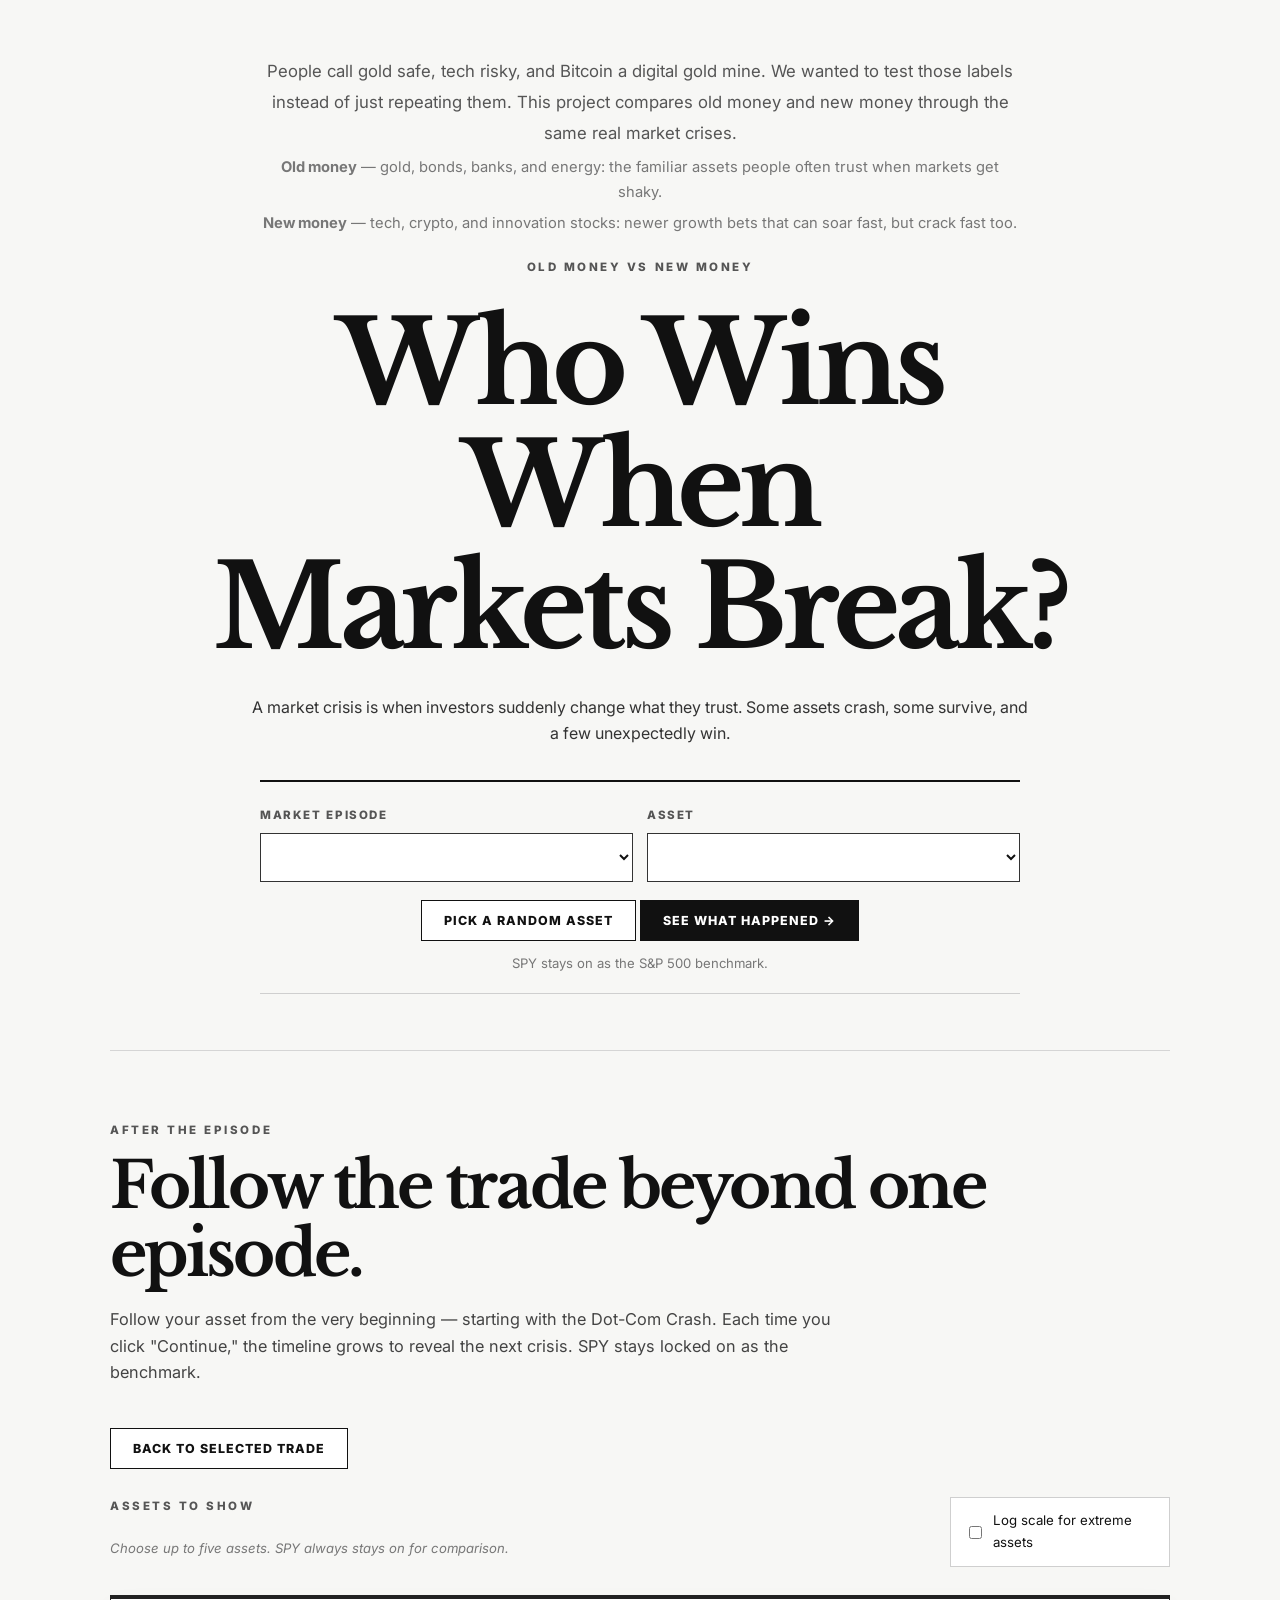
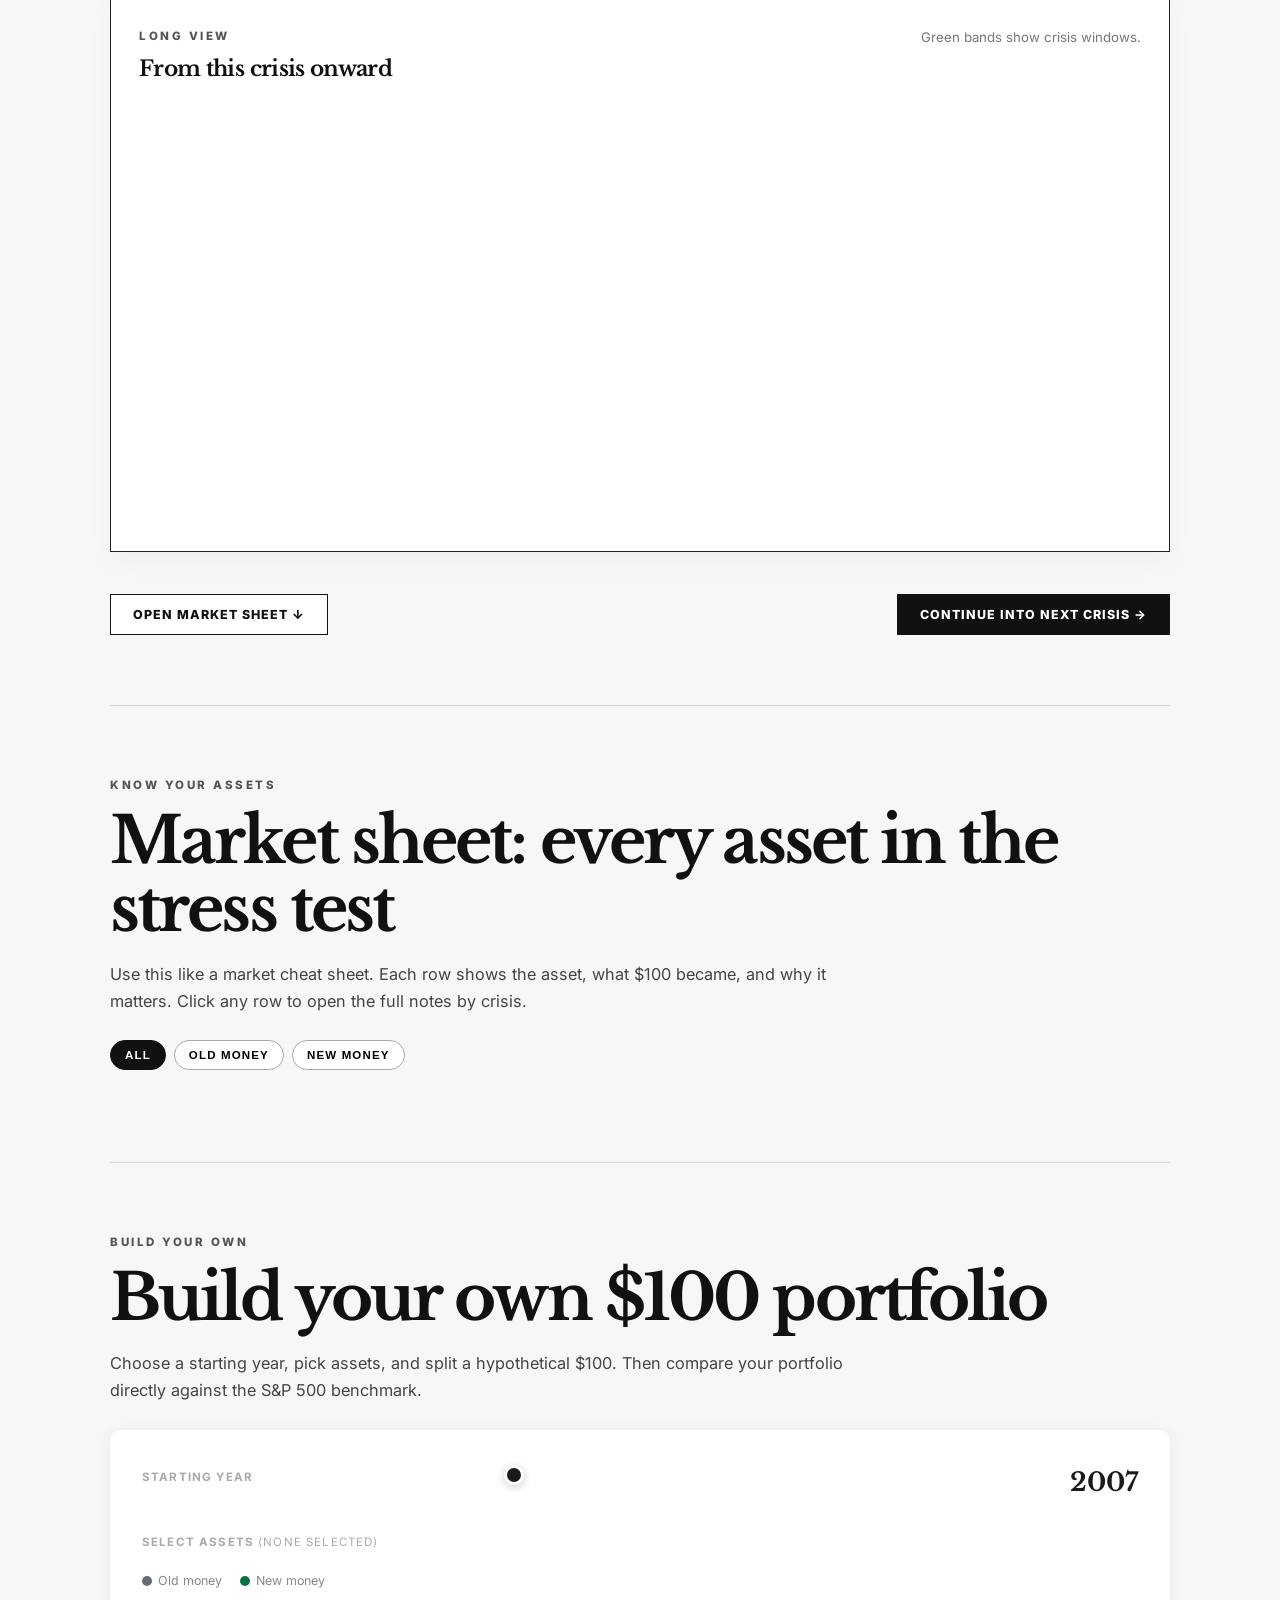
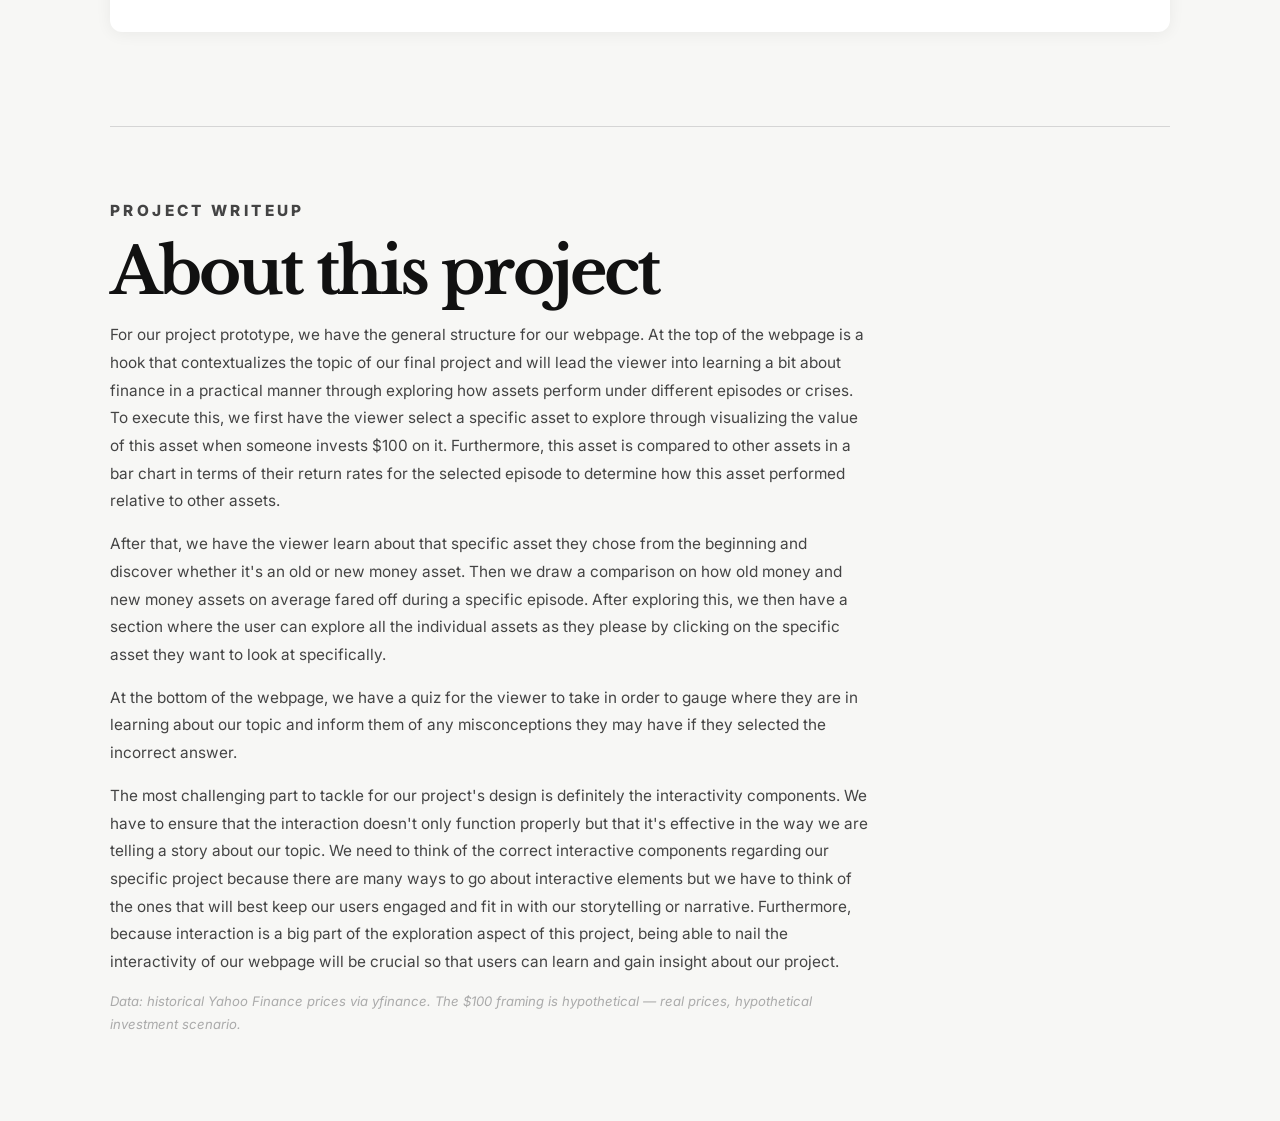
==== index.html @ 03d75c68 "commit -m "give me a shorter commit line2:19 PMClaude responded: fix: hover dots+crosshair, cris" ====
<!DOCTYPE html>
<html lang="en">
<head>
  <meta charset="UTF-8" />
  <meta name="viewport" content="width=device-width, initial-scale=1.0" />
  <title>Who Wins When Markets Break?</title>
  <link rel="preconnect" href="https://fonts.googleapis.com" />
  <link rel="preconnect" href="https://fonts.gstatic.com" crossorigin />
  <link href="https://fonts.googleapis.com/css2?family=Inter:wght@400;500;600;700;800&family=Libre+Baskerville:wght@400;700&display=swap" rel="stylesheet" />
  <link rel="stylesheet" href="style.css?v=6">
</head>
<body>
  <main>
    <!-- HERO -->
    <section id="hero" class="hero-section">
      <div class="hero-intro">
        <p class="intro-text">People call gold safe, tech risky, and Bitcoin a digital gold mine. We wanted to test those labels instead of just repeating them. This project compares old money and new money through the same real market crises.</p>
        <p class="intro-subtext"><b>Old money</b> — gold, bonds, banks, and energy: the familiar assets people often trust when markets get shaky.</p>
        <p class="intro-subtext"><b>New money</b> — tech, crypto, and innovation stocks: newer growth bets that can soar fast, but crack fast too.</p>
      </div>
      <p class="eyebrow center">Old money vs new money</p>
      <h1>Who Wins When<br />Markets Break?</h1>
      <p class="market-crisis-def">A market crisis is when investors suddenly change what they trust. Some assets crash, some survive, and a few unexpectedly win.</p>
      <div class="selectors">
        <div class="selector-row">
          <div class="selector-group">
            <label for="episode-dropdown">Market episode</label>
            <select id="episode-dropdown"></select>
          </div>
          <div class="selector-group">
            <label for="asset-dropdown">Asset</label>
            <select id="asset-dropdown"></select>
          </div>
        </div>
        <button class="begin-btn" id="shuffle-assets-btn" type="button">Pick a random asset</button>
        <button class="begin-btn primary" id="begin-btn" type="button">See what happened →</button>
        <p class="small-note">SPY stays on as the S&P 500 benchmark.</p>
      </div>
    </section>

    <!-- SLIDESHOW -->
    <div id="slideshow">

      <!-- Slide 1: Inflation -->
      <section class="slide active" id="slide-1">
        <div class="slide-label">Before the trade</div>
        <h2>Cash is not neutral.</h2>
        <p class="slide-description" id="inflation-blurb"></p>
        <div class="chart-container large">
          <div id="inflation-chart"></div>
          <p id="inflation-hint" class="chart-hint" style="display:none"></p>
        </div>
        <div class="slide-nav">
          <div class="slide-dots">
            <span class="dot active"></span><span class="dot"></span><span class="dot"></span><span class="dot"></span><span class="dot"></span>
          </div>
          <button class="nav-btn next" data-direction="next" type="button">What did you pick? →</button>
        </div>
      </section>

      <!-- Slide 2: Asset info (What you picked) -->
      <section class="slide" id="slide-2">
        <div class="slide-label">What you picked</div>
        <div id="asset-info-panel"></div>
        <div class="slide-nav">
          <button class="nav-btn back" data-direction="back" type="button">← Back</button>
          <div class="slide-dots">
            <span class="dot"></span><span class="dot active"></span><span class="dot"></span><span class="dot"></span><span class="dot"></span>
          </div>
          <button class="nav-btn next" data-direction="next" type="button">See what happened →</button>
        </div>
      </section>

      <!-- Slide 3: $100 chart + bar chart -->
      <section class="slide" id="slide-3">
        <div class="slide-label">The selected trade</div>
        <h2 id="slide-2-title">Loading...</h2>
        <div class="chart-container large">
          <div class="chart-caption-row">
            <span class="legend-item"><i class="line-swatch selected"></i> Selected asset</span>
            <span class="legend-item"><i class="line-swatch benchmark"></i> SPY / S&P 500 benchmark</span>
          </div>
          <div id="main-chart"></div>
        </div>
        <div class="chart-container">
          <p class="chart-section-label">How every asset finished this episode</p>
          <p class="chart-note">Hover any bar for details. The selected asset is outlined.</p>
          <div id="bar-chart"></div>
        </div>
        <div class="slide-nav">
          <button class="nav-btn back" data-direction="back" type="button">← Back</button>
          <div class="slide-dots">
            <span class="dot"></span><span class="dot"></span><span class="dot active"></span><span class="dot"></span><span class="dot"></span>
          </div>
          <button class="nav-btn next" data-direction="next" type="button">The big picture →</button>
        </div>
      </section>

      <!-- Slide 4: Group summary + old vs new chart -->
      <section class="slide" id="slide-4">
        <div class="slide-label">The big picture</div>
        <h2 id="slide-4-title">Old money vs new money</h2>
        <p class="slide-description" id="slide-4-desc"></p>
        <div class="group-summary" id="group-summary"></div>
        <div class="chart-container">
          <div class="old-vs-new-header">
            <div>
              <p class="chart-section-label">Old money vs new money this episode</p>
              <p class="chart-section-sub">Average value of a $100 investment for each group. Hover to compare.</p>
            </div>
            <div class="old-vs-new-legend">
              <span class="legend-item"><span class="legend-dot" style="background:#666c70"></span> Old money</span>
              <span class="legend-item"><span class="legend-dot" style="background:#0b6f45"></span> New money</span>
            </div>
          </div>
          <div id="old-vs-new-chart"></div>
        </div>
        <div class="slide-nav">
          <button class="nav-btn back" data-direction="back" type="button">← Back</button>
          <div class="slide-dots">
            <span class="dot"></span><span class="dot"></span><span class="dot"></span><span class="dot active"></span><span class="dot"></span>
          </div>
          <button class="nav-btn next" data-direction="next" type="button">Test your instinct →</button>
        </div>
      </section>

      <!-- Slide 5: Quiz -->
      <section class="slide" id="slide-5">
        <div class="slide-label">Across all crises</div>
        <h2>Which asset held up most often?</h2>
        <p class="slide-description">Six market episodes, one consistency test. Pick the asset you think finished positive most often.</p>
        <div id="slide5-options" class="quiz-options"></div>
        <button class="reveal-btn" id="reveal-btn" type="button">Show me how they ranked →</button>
        <div id="quiz-result" class="quiz-result"></div>
        <div id="quiz-ranking"></div>
        <div class="slide-nav" style="margin-top:32px">
          <button class="nav-btn back" data-direction="back" type="button">← Back</button>
          <div class="slide-dots">
            <span class="dot"></span><span class="dot"></span><span class="dot"></span><span class="dot"></span><span class="dot active"></span>
          </div>
          <button class="nav-btn next" id="explore-long-view-btn" type="button">Follow it forward ↓</button>
        </div>
      </section>

    </div><!-- /slideshow -->

    <!-- LONG VIEW SECTION -->
    <section id="long-view-section" class="deep-section">
      <div class="long-view-header">
        <div>
          <p class="eyebrow">After the episode</p>
          <h2>Follow the trade beyond one episode.</h2>
          <p class="section-copy">Follow your asset from the very beginning — starting with the Dot-Com Crash. Each time you click "Continue," the timeline grows to reveal the next crisis. SPY stays locked on as the benchmark.</p>
        </div>
        <button id="back-to-selected-trade" class="nav-btn back" type="button">Back to selected trade</button>
      </div>

      <div class="asset-toggle-panel">
        <div>
          <p class="control-label">Assets to show</p>
          <div id="asset-checkboxes" class="checkbox-ledger"></div>
          <p id="long-selection-note" class="micro-note">Choose up to five assets. SPY always stays on for comparison.</p>
        </div>
        <label class="scale-toggle">
          <input type="checkbox" id="log-scale-toggle" /> Log scale for extreme assets
        </label>
      </div>

      <div class="chart-container large">
        <div class="chart-title-row">
          <div>
            <p class="chart-section-label">Long view</p>
            <h3 id="long-chart-title">From this crisis onward</h3>
          </div>
          <p class="chart-note">Green bands show crisis windows.</p>
        </div>
        <div id="long-chart" style="min-height:430px;width:100%"></div>
      </div>

      <div class="nav-row-between">
        <button class="nav-btn back" id="go-market-sheet" type="button">Open market sheet ↓</button>
        <button class="nav-btn next" id="continue-next-crisis" type="button">Continue into next crisis →</button>
      </div>
    </section>



    <!-- GLOSSARY -->
    <section id="glossary" class="deep-section">
      <p class="eyebrow">Know your assets</p>
      <h2>Market sheet: every asset in the stress test</h2>
      <p class="section-copy">Use this like a market cheat sheet. Each row shows the asset, what $100 became, and why it matters. Click any row to open the full notes by crisis.</p>
      <div class="group-filter">
        <button class="filter-btn active" data-filter="all" type="button">All</button>
        <button class="filter-btn" data-filter="old" type="button">Old Money</button>
        <button class="filter-btn" data-filter="new" type="button">New Money</button>
      </div>
      <div id="glossary-cards" class="market-table-wrap"></div>
    </section>

    <!-- PORTFOLIO BUILDER -->
    <section id="portfolio-builder" class="deep-section">
      <p class="eyebrow">Build your own</p>
      <h2>Build your own $100 portfolio</h2>
      <p class="section-copy">Choose a starting year, pick assets, and split a hypothetical $100. Then compare your portfolio directly against the S&P 500 benchmark.</p>

      <div class="pb-controls">
        <div class="pb-year-row">
          <label class="pb-label">Starting year</label>
          <div class="pb-year-track">
            <input type="range" id="pb-year-slider" min="2000" max="2023" value="2007" step="1" />
            <div class="pb-year-ticks"></div>
          </div>
          <span class="pb-year-display" id="pb-year-display">2007</span>
        </div>

        <div class="pb-asset-section">
          <label class="pb-label">Select assets <span id="pb-asset-count" class="pb-asset-count">(none selected)</span></label>
          <div class="pb-asset-pills" id="pb-asset-pills"></div>
          <p class="pb-pill-key">
            <span class="pb-pill-key-swatch pb-pill-key-old"></span>Old money &nbsp;&nbsp;
            <span class="pb-pill-key-swatch pb-pill-key-new"></span>New money
          </p>
        </div>

        <div class="pb-weights-section" id="pb-weights-section" style="display:none">
          <label class="pb-label">Allocate your $100</label>
          <div class="pb-weight-tools">
            <p class="pb-weights-hint">Drag sliders or type a percent. When auto-balance is on, the other assets adjust so the total stays 100%.</p>
            <label class="pb-auto-toggle"><input type="checkbox" id="pb-auto-balance" checked /> Auto-balance to 100%</label>
          </div>
          <div class="pb-sliders" id="pb-sliders"></div>
          <div class="pb-allocation-total">
            Total: <span id="pb-total-pct">0%</span>
            <span id="pb-total-warn" style="display:none">— must equal 100%</span>
          </div>
        </div>
      </div>

      <div id="pb-chart-area" style="display:none">
        <div class="pb-chart-header">
          <span class="chart-section-label">Your portfolio vs S&amp;P 500</span>
          <div id="pb-legend"></div>
        </div>
        <div id="pb-line-chart"></div>
        <button class="nav-btn next pb-best-toggle" id="pb-show-best-btn" type="button">Show best-performing mix →</button>
      </div>

      <div id="pb-best-combo" style="display:none">
        <p class="pb-label" style="margin-top:28px">Best combination from <span id="pb-best-year">2007</span></p>
        <div id="pb-best-content"></div>
      </div>
    </section>

    <!-- WRITEUP -->
    <section id="writeup" class="deep-section writeup-section">
      <p class="eyebrow">Project writeup</p>
      <h2>About this project</h2>
      <p>For our project prototype, we have the general structure for our webpage. At the top of the webpage is a hook that contextualizes the topic of our final project and will lead the viewer into learning a bit about finance in a practical manner through exploring how assets perform under different episodes or crises. To execute this, we first have the viewer select a specific asset to explore through visualizing the value of this asset when someone invests $100 on it. Furthermore, this asset is compared to other assets in a bar chart in terms of their return rates for the selected episode to determine how this asset performed relative to other assets.</p>
      <p>After that, we have the viewer learn about that specific asset they chose from the beginning and discover whether it's an old or new money asset. Then we draw a comparison on how old money and new money assets on average fared off during a specific episode. After exploring this, we then have a section where the user can explore all the individual assets as they please by clicking on the specific asset they want to look at specifically.</p>
      <p>At the bottom of the webpage, we have a quiz for the viewer to take in order to gauge where they are in learning about our topic and inform them of any misconceptions they may have if they selected the incorrect answer.</p>
      <p>The most challenging part to tackle for our project's design is definitely the interactivity components. We have to ensure that the interaction doesn't only function properly but that it's effective in the way we are telling a story about our topic. We need to think of the correct interactive components regarding our specific project because there are many ways to go about interactive elements but we have to think of the ones that will best keep our users engaged and fit in with our storytelling or narrative. Furthermore, because interaction is a big part of the exploration aspect of this project, being able to nail the interactivity of our webpage will be crucial so that users can learn and gain insight about our project.</p>
      <p class="data-note">Data: historical Yahoo Finance prices via yfinance. The $100 framing is hypothetical — real prices, hypothetical investment scenario.</p>
    </section>
  </main>

  <!-- GLOSSARY MODAL -->
  <div id="glossary-modal" class="modal-overlay" aria-hidden="true">
    <div class="modal-panel" role="dialog" aria-modal="true">
      <button id="modal-close" class="modal-close" aria-label="Close" type="button">×</button>
      <div id="modal-content"></div>
    </div>
  </div>

  <div id="tooltip" class="tooltip"></div>
  <script src="https://d3js.org/d3.v7.min.js"></script>
  <script src="main.js?v=6"></script>
</body>
</html>
---- style.css ----
* { box-sizing: border-box; }
html { scroll-behavior: smooth; }
body {
  margin: 0;
  font-family: Inter, system-ui, -apple-system, BlinkMacSystemFont, "Segoe UI", sans-serif;
  background: #f7f7f5;
  color: #111;
  line-height: 1.65;
}
main { overflow-x: hidden; }
.hero-section {
  min-height: 100vh;
  display: flex;
  flex-direction: column;
  align-items: center;
  justify-content: center;
  text-align: center;
  padding: 56px 24px;
}
.hero-intro { max-width: 760px; margin-bottom: 22px; }
.intro-text {
  margin: 0;
  color: #555;
  font-size: 1.05rem;
  line-height: 1.85;
}
.intro-subtext {
  margin: 6px 0 0;
  color: #777;
  font-size: 0.92rem;
  line-height: 1.7;
}
h1, h2, h3 {
  font-family: "Libre Baskerville", Georgia, serif;
  font-weight: 700;
  letter-spacing: -0.045em;
  line-height: 1.06;
  margin: 0;
}
h1 {
  font-size: clamp(3.2rem, 9vw, 7.8rem);
  max-width: 960px;
  margin: 14px 0 24px;
}
h2 { font-size: clamp(2.15rem, 5vw, 4.6rem); }
h3 { font-size: 1.35rem; letter-spacing: -0.03em; }
.eyebrow, .slide-label, .chart-section-label, .control-label {
  font-size: .72rem;
  letter-spacing: .22em;
  text-transform: uppercase;
  font-weight: 800;
  color: #555;
  margin: 0 0 12px;
}
.center { text-align: center; }
.market-crisis-def {
  max-width: 780px;
  margin: 0 auto 34px;
  color: #333;
  font-size: 1rem;
}
.selectors {
  width: min(760px, 100%);
  border-top: 2px solid #111;
  border-bottom: 1px solid #cfcfcf;
  padding: 24px 0 18px;
}
.selector-row { display: grid; grid-template-columns: 1fr 1fr; gap: 14px; text-align: left; }
.selector-group label {
  display: block;
  font-size: .72rem;
  letter-spacing: .14em;
  text-transform: uppercase;
  font-weight: 800;
  color: #555;
  margin-bottom: 8px;
}
select {
  width: 100%;
  border: 1px solid #333;
  background: #fff;
  color: #111;
  padding: 13px 14px;
  font-size: .95rem;
  border-radius: 0;
  font-family: Inter, sans-serif;
}
.begin-btn, .nav-btn, .reveal-btn {
  border: 1px solid #111;
  background: #fff;
  color: #111;
  padding: 12px 22px;
  margin-top: 18px;
  font-weight: 800;
  letter-spacing: .08em;
  text-transform: uppercase;
  font-size: .78rem;
  cursor: pointer;
  font-family: Inter, sans-serif;
}
.begin-btn.primary, .nav-btn.next, .reveal-btn:hover {
  background: #111;
  color: #fff;
}
.begin-btn:hover, .nav-btn:hover { transform: translateY(-1px); }
.small-note { margin: 12px 0 0; font-size: .82rem; color: #777; }
#episode-banner {
  display: none;
  width: min(980px, calc(100% - 48px));
  margin: 0 auto 18px;
  border-top: 2px solid #111;
  border-bottom: 1px solid #d8d8d8;
  padding: 18px 20px;
  color: #333;
  background: #fff;
}
#episode-banner.visible { display: block; }
#slideshow { display: none; width: min(980px, calc(100% - 48px)); margin: 0 auto; padding: 48px 0 70px; }
#slideshow.visible { display: block; }
.slide { display: none; animation: fadeUp .42s ease both; }
.slide.active { display: block; }
@keyframes fadeUp { from { opacity: 0; transform: translateY(16px); } to { opacity: 1; transform: translateY(0); } }
.slide-description, .section-copy {
  max-width: 760px;
  color: #444;
  font-size: 1.02rem;
  margin: 18px 0 26px;
}
.chart-container {
  background: #fff;
  border: 1px solid #222;
  border-top-width: 4px;
  padding: 24px;
  margin: 22px 0;
  box-shadow: 0 10px 26px rgba(0,0,0,.035);
}
.chart-container.large { padding: 28px; }
#inflation-chart, #main-chart, #old-vs-new-chart, #bar-chart, #long-chart { width: 100%; min-height: 280px; }
#long-chart { min-height: 430px; }
.chart-caption-row, .old-vs-new-header, .chart-title-row, .section-heading-row, .nav-row-between {
  display: flex;
  justify-content: space-between;
  align-items: flex-start;
  gap: 18px;
  flex-wrap: wrap;
}
.legend-item { display: inline-flex; align-items: center; gap: 8px; margin-right: 16px; color: #555; font-size: .86rem; }
.line-swatch, .legend-line { display: inline-block; width: 34px; height: 3px; }
.line-swatch.selected { background: #0b6f45; }
.line-swatch.benchmark { background: #9b9b9b; }
.legend-line.old { background: #60676d; }
.legend-line.new { background: #0b6f45; }
.chart-section-sub, .chart-note { color: #777; font-size: .83rem; margin: 0; }
.slide-nav {
  display: flex;
  align-items: center;
  justify-content: space-between;
  gap: 18px;
  border-top: 2px solid #111;
  margin-top: 28px;
  padding-top: 18px;
}
.slide-dots { display: flex; gap: 8px; align-items: center; }
.dot {
  width: 28px;
  height: 40px;
  background: none;
  cursor: pointer;
  position: relative;
  display: flex;
  align-items: center;
}
.dot::after {
  content: '';
  display: block;
  width: 100%;
  height: 3px;
  background: #cfcfcf;
  transition: background .18s, height .15s;
}
.dot:hover::after {
  background: #888;
  height: 5px;
}
.dot.active::after {
  background: #111;
  height: 4px;
}
.nav-btn.back { background: #fff; }
.highlight-pill {
  border-bottom: 2px solid #111;
  font-weight: 800;
  color: #111;
}
.highlight-gold { color: #0b6f45; }
.highlight-red { color: #9a1b1b; }
.info-card {
  background: #fff;
  border: 1px solid #d5d5d5;
  border-left: 4px solid #222;
  padding: 22px 24px;
  margin-bottom: 18px;
}
.asset-name-large { font-family: "Libre Baskerville", Georgia, serif; font-size: 2.05rem; line-height: 1.1; margin-bottom: 8px; }
.info-tag { display:inline-block; font-size:.7rem; letter-spacing:.12em; text-transform:uppercase; font-weight:800; margin-bottom:10px; color:#555; }
.takeaway { border-top: 1px solid #ddd; margin-top: 14px; padding-top: 14px; color: #444; }
.asset-stats-row { display: grid; grid-template-columns: repeat(4, 1fr); border-top: 1px solid #d8d8d8; margin-top: 18px; }
.asset-stat { padding: 14px; border-right: 1px solid #d8d8d8; }
.asset-stat:last-child { border-right: 0; }
.asset-stat-label { font-size: .68rem; letter-spacing:.12em; text-transform:uppercase; color:#777; font-weight:800; }
.asset-stat-val { display:block; font-weight:800; font-size:1.25rem; margin-top:4px; }
.asset-stat-hint { color: #777; font-size: .76rem; margin-top: 2px; }
.pos { color: #06713f; }
.neg { color: #9a1b1b; }
.group-summary { display: grid; grid-template-columns: 1fr 1fr; gap: 18px; }
.group-card {
  background: #fff;
  border: 1px solid #222;
  border-top: 4px solid #60676d;
  padding: 22px;
}
.group-card.new-money-card { border-top-color: #0b6f45; }
.group-card-label { font-size:.7rem; letter-spacing:.16em; text-transform:uppercase; color:#555; font-weight:800; }
.group-card-title { font-weight: 800; margin: 4px 0 12px; }
.group-asset-list { list-style:none; margin:0; padding:0; }
.group-asset-item { display:flex; justify-content:space-between; border-top:1px solid #ddd; padding:9px 0; }
.deep-section {
  width: min(1060px, calc(100% - 48px));
  margin: 0 auto;
  padding: 70px 0;
  border-top: 1px solid #d5d5d5;
}
.asset-toggle-panel {
  display: grid;
  grid-template-columns: 1fr auto;
  gap: 18px;
  align-items: start;
  margin: 24px 0;
}
.checkbox-ledger { display: flex; flex-wrap: wrap; gap: 10px; }
.check-chip {
  border: 1px solid #cfcfcf;
  background: #fff;
  padding: 9px 12px;
  font-size: .86rem;
  cursor: pointer;
}
.check-chip.locked { border-color: #111; font-weight: 800; cursor: default; }
.check-chip input { accent-color: #0b6f45; margin-right: 7px; }
.scale-toggle {
  border: 1px solid #cfcfcf;
  background: #fff;
  padding: 14px;
  font-size: .86rem;
  max-width: 220px;
}
.market-table-wrap { overflow-x: auto; background: #fff; border: 1px solid #222; padding: 18px; }
table { width: 100%; border-collapse: collapse; min-width: 760px; }
th { text-align: left; font-size: .7rem; letter-spacing:.13em; text-transform:uppercase; border-bottom:2px solid #111; padding: 11px 8px; }
td { border-bottom: 1px solid #ddd; padding: 12px 8px; }
.td-right { text-align: right; font-variant-numeric: tabular-nums; }
.quiz-options { display: flex; gap: 10px; flex-wrap: wrap; margin: 20px 0; }
.quiz-options button {
  border: 1px solid #aaa;
  background: #fff;
  padding: 10px 14px;
  font-family: Inter, sans-serif;
  cursor: pointer;
}
.quiz-options button.selected { background: #111; color: #fff; border-color: #111; }
.quiz-result {
  display: none;
  background: #fff;
  border: 1px solid #222;
  padding: 18px 20px;
  margin-top: 20px;
}
.quiz-result.visible { display: block; }
.writeup-section p { max-width: 760px; color:#444; }
.tooltip {
  position: fixed;
  pointer-events: none;
  opacity: 0;
  background: #fff;
  border: 1px solid #222;
  padding: 10px 12px;
  box-shadow: 0 12px 30px rgba(0,0,0,.12);
  font-size: 12px;
  max-width: 240px;
  z-index: 20;
}
.axis text { fill: #555; font-size: 11px; font-family: Inter, sans-serif; }
.axis path, .axis line { stroke: #d8d8d8; }
.axis-label { fill:#555; font-size:11px; font-family:Inter,sans-serif; }
.grid line { stroke: #ececec; }
.hundred-line { stroke: #bcbcbc; stroke-dasharray: 5 4; }
.end-label { font-size: 12px; font-weight: 800; }
.episode-band { fill: #0b6f45; opacity: .1; }
.episode-band-label { fill: #0b6f45; font-size: 10px; font-weight: 800; }
@media (max-width: 760px) {
  .selector-row, .group-summary, .asset-toggle-panel { grid-template-columns: 1fr; }
  .slide-nav, .nav-row-between { align-items: stretch; flex-direction: column; }
  .nav-btn { width: 100%; }
  .asset-stats-row { grid-template-columns: repeat(2, 1fr); }
  #slideshow, .deep-section, #episode-banner { width: calc(100% - 28px); }
}

/* ── SLIDE DIRECTIONAL ANIMATIONS ── */
.slide.slide-enter-next { animation: slideInRight .32s cubic-bezier(.22,.61,.36,1) both; }
.slide.slide-enter-back  { animation: slideInLeft  .32s cubic-bezier(.22,.61,.36,1) both; }
@keyframes slideInRight { from { opacity:0; transform:translateX(36px);  } to { opacity:1; transform:none; } }
@keyframes slideInLeft  { from { opacity:0; transform:translateX(-36px); } to { opacity:1; transform:none; } }

/* ── CHART HINT (inflation click-to-expand) ── */
.chart-hint {
  text-align: center;
  font-size: .92rem;
  color: #0b6f45;
  font-weight: 600;
  margin: 14px 0 0;
  cursor: pointer;
  padding: 10px 16px;
  border: 1px solid #b8ddc9;
  border-radius: 4px;
  background: #f2f9f5;
  letter-spacing: .01em;
}

/* ── LEGEND DOTS (old vs new chart) ── */
.legend-dot { display:inline-block; width:10px; height:10px; border-radius:50%; }
.old-vs-new-legend .legend-item { gap:6px; }

/* ── INFO TAG COLORS ── */
.tag-new-money { color: #0b6f45; }
.tag-old-money { color: #666c70; }

/* ── SLIDE 5 / QUIZ ── */
#slide5-options { display:flex; flex-wrap:wrap; gap:8px; margin:20px 0 16px; }
#slide5-options button {
  border:1px solid #aaa; background:#fff; padding:9px 14px;
  font-family:Inter,sans-serif; font-size:.85rem; cursor:pointer; border-radius:2px;
}
#slide5-options button.selected { background:#111; color:#fff; border-color:#111; }
.reveal-btn {
  border:1px solid #111; background:#111; color:#fff;
  padding:12px 22px; font-weight:800; letter-spacing:.08em;
  text-transform:uppercase; font-size:.78rem; cursor:pointer; font-family:Inter,sans-serif;
}
.reveal-btn:hover { background:#0b6f45; border-color:#0b6f45; }
.quiz-result { display:none; background:#fff; border:1px solid #ddd; padding:18px 20px; margin-top:20px; max-width:760px; }
.quiz-result.visible { display:block; }
.quiz-result h3 { font-size:1.2rem; font-weight:800; margin-bottom:8px; }
.quiz-result p { color:#555; font-size:.95rem; line-height:1.75; }
#quiz-ranking { margin-top:24px; }

/* ── MARKET TABLE ── */
.market-table-wrap { overflow-x:auto; background:#fff; border:1px solid #222; padding:18px; }
table { width:100%; border-collapse:collapse; min-width:760px; }
th { text-align:left; font-size:.7rem; letter-spacing:.13em; text-transform:uppercase; border-bottom:2px solid #111; padding:11px 8px; }
td { border-bottom:1px solid #ddd; padding:12px 8px; }
.td-right { text-align:right; font-variant-numeric:tabular-nums; }

/* ── GLOSSARY TILE GRID ── */
.group-filter { display:flex; gap:8px; margin:18px 0 22px; flex-wrap:wrap; }
.filter-btn { font-size:.72rem; letter-spacing:.1em; text-transform:uppercase; font-weight:800; padding:8px 14px; border:1px solid #aaa; background:#fff; cursor:pointer; border-radius:100px; }
.filter-btn.active, .filter-btn:hover { background:#111; color:#fff; border-color:#111; }
.glossary-tile-grid { display:grid; grid-template-columns:repeat(3,1fr); gap:16px; }
.glossary-card-tile {
  background:#fff; border-radius:12px; padding:20px 20px 16px;
  cursor:pointer; box-shadow:0 2px 10px rgba(0,0,0,.06);
  transition:box-shadow .18s, transform .15s;
  border-left:4px solid #ddd;
}
.glossary-card-tile.old-card { border-left-color:#666c70; }
.glossary-card-tile.new-card { border-left-color:#0b6f45; }
.glossary-card-tile:hover { box-shadow:0 8px 28px rgba(0,0,0,.11); transform:translateY(-2px); }
.tile-badge {
  display:inline-block; font-size:.65rem; font-weight:700; letter-spacing:.1em;
  padding:3px 9px; border-radius:100px; margin-bottom:10px;
}
.old-badge { background:#f2f2f2; color:#555; }
.new-badge { background:#eef7f1; color:#0b6f45; }
.tile-name { font-family:"Libre Baskerville",Georgia,serif; font-size:1.15rem; font-weight:700; margin-bottom:7px; }
.tile-preview { color:#666; font-size:.85rem; line-height:1.6; margin-bottom:12px; }
.tile-learn-btn { font-size:.82rem; color:#0b6f45; font-weight:600; border:none; background:none; padding:0; cursor:pointer; }
.tile-learn-btn:hover { text-decoration:underline; }
@media (max-width:900px) { .glossary-tile-grid { grid-template-columns:repeat(2,1fr); } }
@media (max-width:560px) { .glossary-tile-grid { grid-template-columns:1fr; } }

/* ── MODAL ── */
.modal-overlay { position:fixed; inset:0; display:none; align-items:center; justify-content:center; background:rgba(0,0,0,.45); z-index:60; padding:24px; }
.modal-overlay.open { display:flex; }
.modal-panel { width:min(820px,100%); max-height:86vh; overflow:auto; background:#fff; border:1px solid #ddd; border-radius:8px; padding:28px 32px; position:relative; box-shadow:0 24px 80px rgba(0,0,0,.22); }
.modal-close { position:absolute; top:12px; right:12px; width:32px; height:32px; padding:0; font-size:18px; border:1px solid #ddd; background:#fff; cursor:pointer; border-radius:4px; }
.modal-asset-name { font-family:"Libre Baskerville",Georgia,serif; font-size:2.4rem; line-height:1; margin-bottom:8px; font-weight:700; }
.modal-group-badge { display:inline-block; font-size:.7rem; text-transform:uppercase; letter-spacing:.1em; border:1px solid currentColor; padding:3px 8px; margin-bottom:14px; font-weight:700; }
.modal-group-badge.new-money { color:#0b6f45; }
.modal-group-badge.old-money { color:#666c70; }
.modal-description { color:#444; font-size:.95rem; line-height:1.75; margin-bottom:10px; }
.modal-group-explainer { border-top:1px solid #eee; border-bottom:1px solid #eee; padding:12px 0; margin:12px 0; color:#555; font-size:.9rem; }
.modal-episodes-label { font-size:.7rem; text-transform:uppercase; letter-spacing:.14em; color:#aaa; font-weight:700; margin:16px 0 8px; }
.modal-episode-list { list-style:none; }
.modal-episode-item { border-top:1px solid #eee; padding:12px 0; }
.modal-episode-name { display:flex; justify-content:space-between; font-weight:700; font-size:.95rem; margin-bottom:4px; }
.modal-episode-takeaway { color:#666; font-size:.88rem; line-height:1.65; }
.modal-ret-badge { font-variant-numeric:tabular-nums; }

/* ── PORTFOLIO BUILDER ── */
#portfolio-builder { border-top:1px solid #d5d5d5; }
.pb-controls { background:#fff; border-radius:12px; padding:28px 32px; box-shadow:0 2px 16px rgba(0,0,0,.06); margin:24px 0; display:flex; flex-direction:column; gap:26px; }
.pb-label { display:block; font-size:.72rem; font-weight:700; letter-spacing:.1em; text-transform:uppercase; color:#aaa; margin-bottom:10px; }
.pb-asset-count { color:#aaa; font-weight:400; }
.pb-year-row { display:flex; align-items:center; gap:16px; flex-wrap:wrap; }
.pb-year-track { flex:1; position:relative; min-width:200px; }
.pb-year-ticks { display:flex; justify-content:space-between; position:relative; margin-top:6px; padding:0 2px; height:16px; }
.pb-year-ticks span { font-size:.7rem; color:#ccc; position:absolute; transform:translateX(-50%); }
input#pb-year-slider { width:100%; appearance:none; height:4px; border-radius:4px; outline:none; cursor:pointer; }
input#pb-year-slider::-webkit-slider-thumb { appearance:none; width:20px; height:20px; border-radius:50%; background:#1a1a1a; border:3px solid white; box-shadow:0 2px 8px rgba(0,0,0,.2); cursor:pointer; }
.pb-year-display { font-family:"Libre Baskerville",Georgia,serif; font-size:1.6rem; font-weight:700; color:#1a1a1a; min-width:54px; text-align:right; }
.pb-asset-pills { display:flex; flex-wrap:wrap; gap:8px; margin-top:8px; }
.pb-pill { border:1px solid #ddd; background:#fff; padding:8px 14px; font-size:.85rem; cursor:pointer; border-radius:100px; transition:all .15s; }
.pb-pill-row { display:flex; flex-wrap:wrap; gap:8px; margin-bottom:6px; }
.pb-pill-row:last-child { margin-bottom:0; }
.pb-pill-key { font-size:.78rem; color:#888; margin-top:9px; display:flex; align-items:center; gap:6px; flex-wrap:wrap; }
.pb-pill-key-swatch { display:inline-block; width:10px; height:10px; border-radius:50%; flex-shrink:0; }
.pb-pill-key-new { background:#0b6f45; }
.pb-pill-key-old { background:#666c70; }
.pb-pill-old { border-color:#666c70; color:#555; }
.pb-pill-new { border-color:#0b6f45; color:#0b6f45; }
.pb-pill-active.pb-pill-old { background:#666c70; color:#fff; }
.pb-pill-active.pb-pill-new { background:#0b6f45; color:#fff; }
.pb-weights-section { margin-top:4px; }
.pb-weights-hint { font-size:.82rem; color:#aaa; margin:4px 0 14px; font-style:italic; }
.pb-sliders { display:flex; flex-direction:column; gap:12px; }
.pb-slider-row { display:flex; align-items:center; gap:12px; }
.pb-slider-label { display:flex; align-items:center; gap:8px; min-width:140px; font-size:.88rem; }
.pb-slider-dot { width:10px; height:10px; border-radius:50%; display:inline-block; }
.pb-weight-slider { flex:1; accent-color:#1a1a1a; cursor:pointer; }
.pb-weight-val { font-size:.82rem; font-weight:700; min-width:38px; text-align:right; font-variant-numeric:tabular-nums; }
.pb-allocation-total { border-top:1px solid #eee; margin-top:16px; padding-top:12px; font-size:.88rem; color:#aaa; }
#pb-total-pct { font-weight:800; font-size:1rem; }
#pb-total-warn { color:#d9534f; margin-left:8px; font-size:.82rem; }
.pb-chart-header { display:flex; justify-content:space-between; align-items:center; margin-bottom:10px; flex-wrap:wrap; gap:8px; }
#pb-line-chart { width:100%; min-height:280px; }
.pb-leg-item { display:inline-flex; align-items:center; gap:7px; font-size:.82rem; color:#888; margin-right:16px; }
.pb-leg-swatch { display:inline-block; width:26px; height:3px; }
.pb-leg-dashed { background:repeating-linear-gradient(90deg,#bbb 0,#bbb 6px,transparent 6px,transparent 9px); }
.pb-best-card { background:#f8fffe; border:1px solid #c3e6d8; border-radius:8px; padding:18px 20px; margin:16px 0 12px; }
.pb-best-assets { display:flex; flex-wrap:wrap; gap:8px; margin-bottom:12px; }
.pb-best-pill { display:inline-block; padding:6px 14px; border-radius:100px; font-size:.85rem; }
.pb-best-pill.pb-pill-old { background:#f2f2f2; color:#555; }
.pb-best-pill.pb-pill-new { background:#eef7f1; color:#0b6f45; }
.pb-best-result { font-size:1.1rem; font-weight:700; margin-bottom:6px; }
.pb-best-note { font-size:.8rem; color:#aaa; font-style:italic; }
#pb-best-chart { width:100%; min-height:240px; }

/* ── WRITEUP ── */
.writeup-section p { max-width:760px; color:#444; font-size:.96rem; line-height:1.8; margin-bottom:14px; }
.data-note { font-size:.82rem !important; color:#aaa !important; font-style:italic; }

@media (max-width:760px) {
  .glossary-tile-grid { grid-template-columns:1fr; }
  .pb-year-row { flex-direction:column; align-items:stretch; }
  .pb-slider-label { min-width:unset; }
  .modal-panel { padding:20px; }
  .modal-asset-name { font-size:1.8rem; }
}

/* ── LONG VIEW SECTION ── */
.long-view-header {
  display: flex;
  justify-content: space-between;
  align-items: flex-start;
  gap: 24px;
  flex-wrap: wrap;
  margin-bottom: 28px;
}
.long-view-header .section-copy { margin-bottom: 0; }
.asset-toggle-panel {
  display: grid;
  grid-template-columns: 1fr auto;
  gap: 18px;
  align-items: start;
  margin: 0 0 22px;
}
.checkbox-ledger { display: flex; flex-wrap: wrap; gap: 8px; margin-top: 8px; }
.check-chip {
  border: 1px solid #cfcfcf;
  background: #fff;
  padding: 8px 12px;
  font-size: .83rem;
  cursor: pointer;
  display: inline-flex;
  align-items: center;
  gap: 7px;
  transition: border-color .12s;
}
.check-chip:hover { border-color: #888; }
.check-chip.locked { border-color: #111; font-weight: 700; cursor: default; }
.check-chip input { accent-color: #2a9d5c; cursor: pointer; }
.scale-toggle {
  border: 1px solid #cfcfcf;
  background: #fff;
  padding: 12px 14px;
  font-size: .83rem;
  cursor: pointer;
  display: flex;
  align-items: center;
  gap: 8px;
  white-space: normal;
  max-width: 220px;
}
.scale-toggle input { accent-color: #2a9d5c; }
.chart-title-row {
  display: flex;
  justify-content: space-between;
  align-items: flex-start;
  gap: 16px;
  flex-wrap: wrap;
  margin-bottom: 12px;
}
.chart-title-row h3 { margin: 4px 0 0; font-size: 1.35rem; }
.nav-row-between {
  display: flex;
  justify-content: space-between;
  align-items: center;
  gap: 12px;
  flex-wrap: wrap;
  margin-top: 24px;
}

@media (max-width: 760px) {
  .asset-toggle-panel { grid-template-columns: 1fr; }
  .long-view-header { flex-direction: column; }
  .nav-row-between { flex-direction: column; align-items: stretch; }
}

/* ── final polish patch ── */
.no-data-msg { padding: 60px; text-align: center; color: #777; font-size: .95rem; }
.axis-label { fill: #555; font-size: 11px; font-weight: 600; letter-spacing: .02em; }
.line-swatch.selected { background: #0b6f45; }
.line-swatch.benchmark { background: repeating-linear-gradient(90deg,#111 0,#111 7px,transparent 7px,transparent 10px); }
.highlight-gold { background: #111; color: #fff; }
.highlight-red { background: #555; color: #fff; }
.ep-area, .ext-area { fill: #eef3ef !important; }
.ep-line, .ext-line { stroke: #0b6f45 !important; }
.old-vs-new-legend .legend-dot { box-shadow: inset 0 0 0 1px rgba(0,0,0,.15); }
.group-card-copy { color: #666; font-size: .9rem; line-height: 1.65; margin: 6px 0 12px; }
.asset-guide-table { padding: 0; border-color: #cfcfcf; box-shadow: none; }
.asset-guide-table table { min-width: 860px; }
.asset-guide-row { cursor: pointer; transition: background .15s ease; }
.asset-guide-row:hover { background: #f3f6f4; }
.asset-guide-row td:first-child { border-left: 4px solid #ccc; }
.asset-guide-row.new-row td:first-child { border-left-color: #0b6f45; }
.asset-guide-row.old-row td:first-child { border-left-color: #666c70; }
.asset-guide-row.base-row td:first-child { border-left-color: #111; }
.row-action { color: #0b6f45; font-weight: 700; white-space: nowrap; margin-left: 6px; }
.muted { color: #999; }
.modal-group-badge.base-money { color:#111; }
.modal-group-explainer { background:#f7f7f7; border:1px solid #e6e6e6; padding:12px 14px; margin:14px 0; }
#quiz-ranking svg, #pb-line-chart svg, #pb-best-chart svg, #long-chart svg, #main-chart svg, #bar-chart svg, #old-vs-new-chart svg { font-family: Inter, sans-serif; }
.pb-leg-dashed { background: repeating-linear-gradient(90deg,#111 0,#111 6px,transparent 6px,transparent 9px); }

/* ── clearer data availability labels ── */
.data-status {
  display: inline-block;
  font-size: .68rem;
  line-height: 1.25;
  text-transform: uppercase;
  letter-spacing: .05em;
  font-weight: 800;
  color: #777;
}
.data-status.missing { color: #777; }
.data-status.partial { color: #666; margin-top: 3px; }
.modal-data-note {
  margin-top: 6px;
  font-size: .82rem;
  line-height: 1.45;
  color: #666;
  border-left: 3px solid #d8d8d8;
  padding-left: 10px;
}

/* Keep unavailable assets visible in the selector while making the data gap obvious. */
#asset-dropdown option:disabled {
  color: #8c8c8c;
  background: #f4f4f4;
}

/* Market sheet: row-based Wall Street style */
#glossary .market-table-wrap {
  background: #fffdf8;
  border: 1px solid #111;
  padding: 24px;
  box-shadow: none;
  border-radius: 0;
}

.asset-guide-table {
  background: transparent;
  border: none;
  padding: 0;
}

.asset-guide-table table {
  width: 100%;
  border-collapse: collapse;
  min-width: 820px;
  font-size: 0.95rem;
}

.asset-guide-table th {
  font-family: "Courier New", monospace;
  font-size: 0.68rem;
  letter-spacing: 0.12em;
  text-transform: uppercase;
  color: #333;
  padding: 12px 8px;
  border-bottom: 1.5px solid #111;
}

.asset-guide-table td {
  padding: 14px 8px;
  border-bottom: 1px solid #d7d2c8;
  vertical-align: middle;
}

.asset-guide-row {
  cursor: pointer;
  transition: background 0.15s ease;
}

.asset-guide-row:hover {
  background: #e9f1ea;
}

.asset-guide-row td:first-child {
  font-weight: 700;
}

.asset-guide-row .row-action {
  color: #0b6f45;
  font-weight: 700;
  white-space: nowrap;
}

.asset-guide-row:hover .row-action {
  text-decoration: underline;
}

.data-status.missing {
  color: #777;
  font-size: 0.82rem;
}

.data-status.partial {
  color: #8a5a00;
  font-size: 0.75rem;
  margin-top: 4px;
  text-transform: uppercase;
  letter-spacing: 0.08em;
}

.asset-guide-row.base-row:hover,
.asset-guide-row.old-row:hover,
.asset-guide-row.new-row:hover {
  background: #e9f1ea;
}

/* ---- patch: cleaner market sheet + labels ---- */
#glossary-cards{background:#fffdf8;border:1px solid #111;padding:24px;overflow-x:auto;}
#glossary-cards.asset-guide-empty{padding:0;border:none;}
#glossary-cards .asset-guide-table{background:transparent;border:none;padding:0;box-shadow:none;}
#glossary-cards .asset-guide-table table{width:100%;border-collapse:collapse;min-width:940px;}
#glossary-cards .asset-guide-table th{font-family:"Courier New",monospace;font-size:.68rem;letter-spacing:.12em;text-transform:uppercase;color:#333;padding:12px 8px;border-bottom:1.5px solid #111;}
#glossary-cards .asset-guide-table td{padding:14px 10px;border-bottom:1px solid #d7d2c8;vertical-align:middle;}
#glossary-cards .asset-guide-row{cursor:pointer;transition:background .15s ease;}
#glossary-cards .asset-guide-row:hover{background:#e9f1ea;}
#glossary-cards .asset-guide-row td:first-child{font-weight:400;border-left:4px solid #ccc;}
#glossary-cards .asset-guide-row.old-row td:first-child{border-left-color:#666c70;}
#glossary-cards .asset-guide-row.new-row td:first-child{border-left-color:#0b6f45;}
#glossary-cards .asset-guide-row.base-row td:first-child{border-left-color:#111;}
.asset-ticker{font-weight:800;color:#111;display:inline-block;margin-right:8px;}
.asset-full-name{font-weight:400;color:#111;}
.asset-col{min-width:190px;}
.td-right{text-align:right;}
.modal-asset-name .asset-ticker{font-size:inherit;}
.modal-asset-name .asset-full-name{font-weight:400;}


/* ---- patch: long view + portfolio polish ---- */
.micro-note { margin-top: 10px; color: #777; font-size: .82rem; font-style: italic; }
.check-chip.disabled-soft { opacity: .48; cursor: not-allowed; }
.check-chip.disabled-soft input { cursor: not-allowed; }
.pb-weight-tools { display: flex; justify-content: space-between; align-items: flex-start; gap: 18px; flex-wrap: wrap; margin-bottom: 10px; }
.pb-auto-toggle { display: inline-flex; align-items: center; gap: 8px; font-size: .82rem; font-weight: 700; color: #555; border: 1px solid #d7d2c8; padding: 7px 11px; border-radius: 999px; background: #fffdf8; white-space: nowrap; }
.pb-auto-toggle input { accent-color: #0b6f45; }
.pb-weight-number { width: 54px; padding: 4px 6px; border: 1px solid #d7d2c8; border-radius: 3px; font-size: .82rem; text-align: right; font-family: Inter, sans-serif; }
.pb-slider-row { grid-template-columns: minmax(145px, 1fr) minmax(170px, 4fr) 58px 44px; }
.pb-best-toggle { margin-top: 16px; display: none; align-items: center; width: fit-content; }
#long-selection-note { max-width: 620px; }
#long-chart svg text { paint-order: stroke; stroke: #fffdf8; stroke-width: 2px; stroke-linejoin: round; }
#long-chart svg .axis-label, #long-chart svg .tick text { stroke: none; }
.pb-slider-row { display: grid; grid-template-columns: minmax(145px, 1fr) minmax(170px, 4fr) 58px 44px; align-items: center; gap: 12px; }
@media (max-width: 700px) { .pb-slider-row { grid-template-columns: 1fr; } .pb-weight-number, .pb-weight-val { width: fit-content; } }


/* ---- v5 patch: one clean glossary table shell, no box-in-box ---- */
#glossary-cards.market-table-wrap,
#glossary-cards {
  background: transparent !important;
  border: 0 !important;
  padding: 0 !important;
  overflow: visible !important;
}
#glossary-cards .asset-guide-table {
  background: #fffdf8 !important;
  border: 1px solid #111 !important;
  padding: 22px 24px !important;
  box-shadow: none !important;
  border-radius: 0 !important;
  overflow: hidden !important;
  width: 100% !important;
}
#glossary-cards .asset-guide-table table {
  width: 100% !important;
  min-width: 0 !important;
  table-layout: fixed !important;
  border-collapse: collapse !important;
}
#glossary-cards .asset-guide-table th:nth-child(1),
#glossary-cards .asset-guide-table td:nth-child(1) { width: 20%; }
#glossary-cards .asset-guide-table th:nth-child(2),
#glossary-cards .asset-guide-table td:nth-child(2) { width: 13%; }
#glossary-cards .asset-guide-table th:nth-child(3),
#glossary-cards .asset-guide-table td:nth-child(3) { width: 11%; }
#glossary-cards .asset-guide-table th:nth-child(4),
#glossary-cards .asset-guide-table td:nth-child(4) { width: 17%; }
#glossary-cards .asset-guide-table th:nth-child(5),
#glossary-cards .asset-guide-table td:nth-child(5) { width: 39%; }
#glossary-cards .asset-guide-row:hover {
  background: #e9f1ea !important;
}
#glossary-cards .asset-guide-row:hover .row-action {
  text-decoration: underline;
}
#glossary-cards .row-action {
  color: #006b45;
  font-weight: 800;
}
#glossary-cards .asset-guide-row {
  cursor: pointer;
}
#glossary-cards .asset-col {
  min-width: 0 !important;
}
#glossary-cards .asset-ticker {
  font-weight: 800;
  display: inline-block;
  margin-right: 6px;
}
#glossary-cards .asset-full-name {
  font-weight: 400;
}

/* Long-view crisis bands should read like visible annotations, not barely-there background. */
.long-crisis-band { mix-blend-mode: multiply; }
.long-crisis-label { paint-order: stroke; stroke: #fffdf8; stroke-width: 2px; stroke-linejoin: round; }


/* ---- v6: simplify market sheet columns ---- */
#glossary-cards .asset-guide-table table{
  table-layout: fixed;
  min-width: 760px;
}
#glossary-cards .asset-guide-table th:nth-child(1),
#glossary-cards .asset-guide-table td:nth-child(1){ width: 20%; }
#glossary-cards .asset-guide-table th:nth-child(2),
#glossary-cards .asset-guide-table td:nth-child(2){ width: 14%; }
#glossary-cards .asset-guide-table th:nth-child(3),
#glossary-cards .asset-guide-table td:nth-child(3){ width: 66%; }
#glossary-cards .asset-guide-table td.why-col{
  line-height: 1.55;
}
#glossary-cards .asset-guide-table td{
  padding-top: 16px;
  padding-bottom: 16px;
}
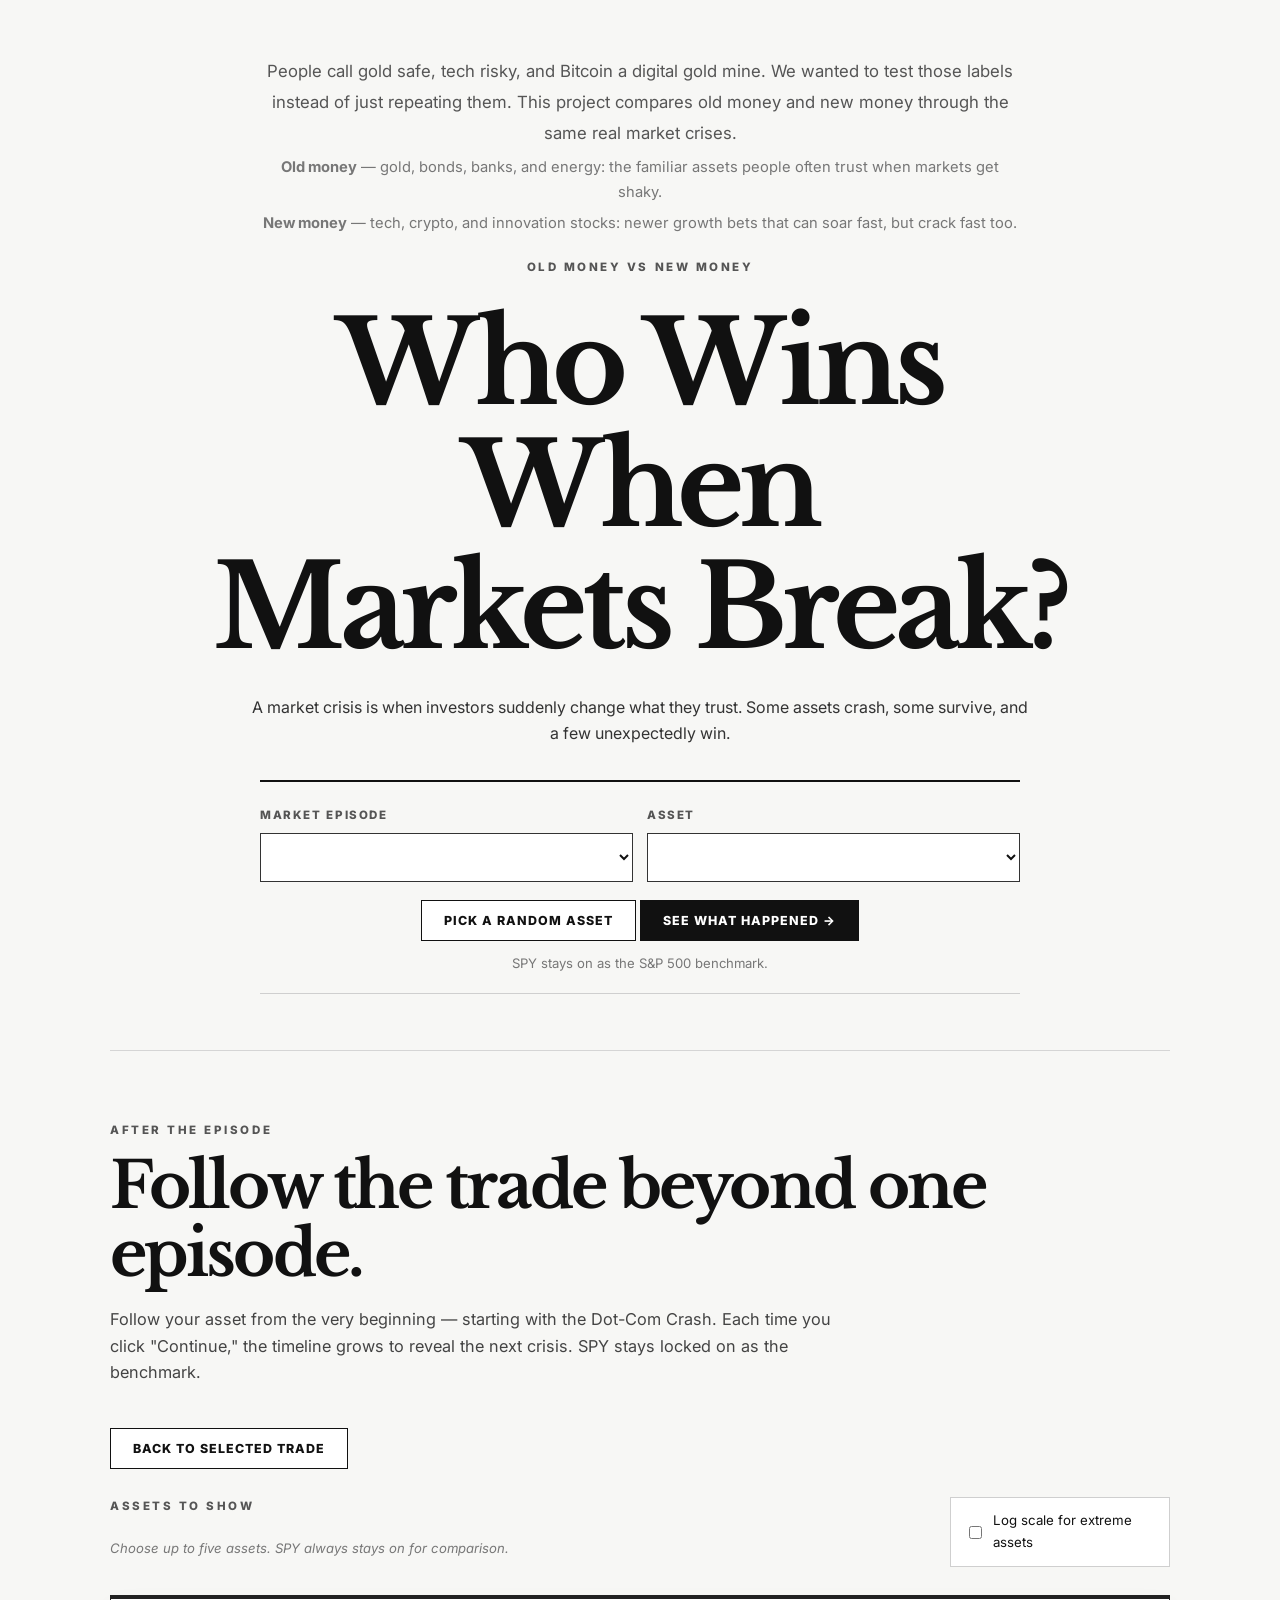
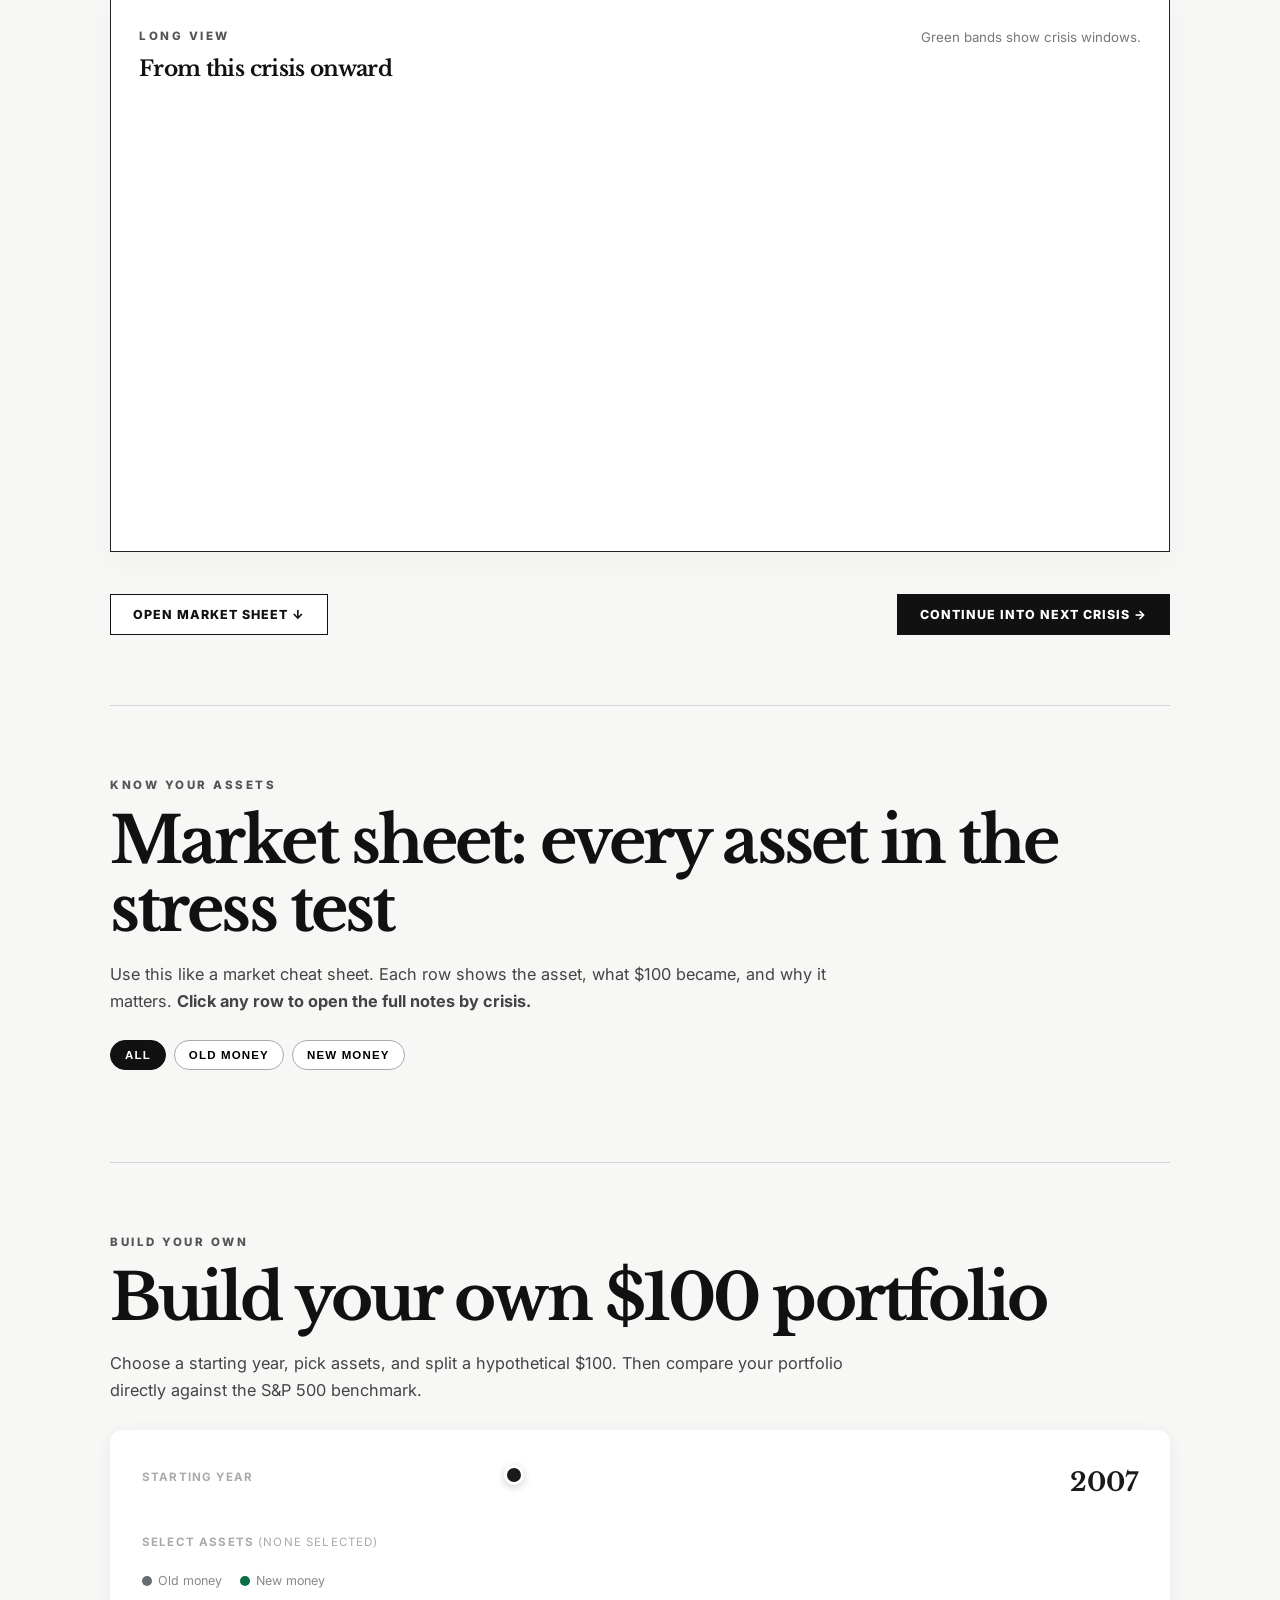
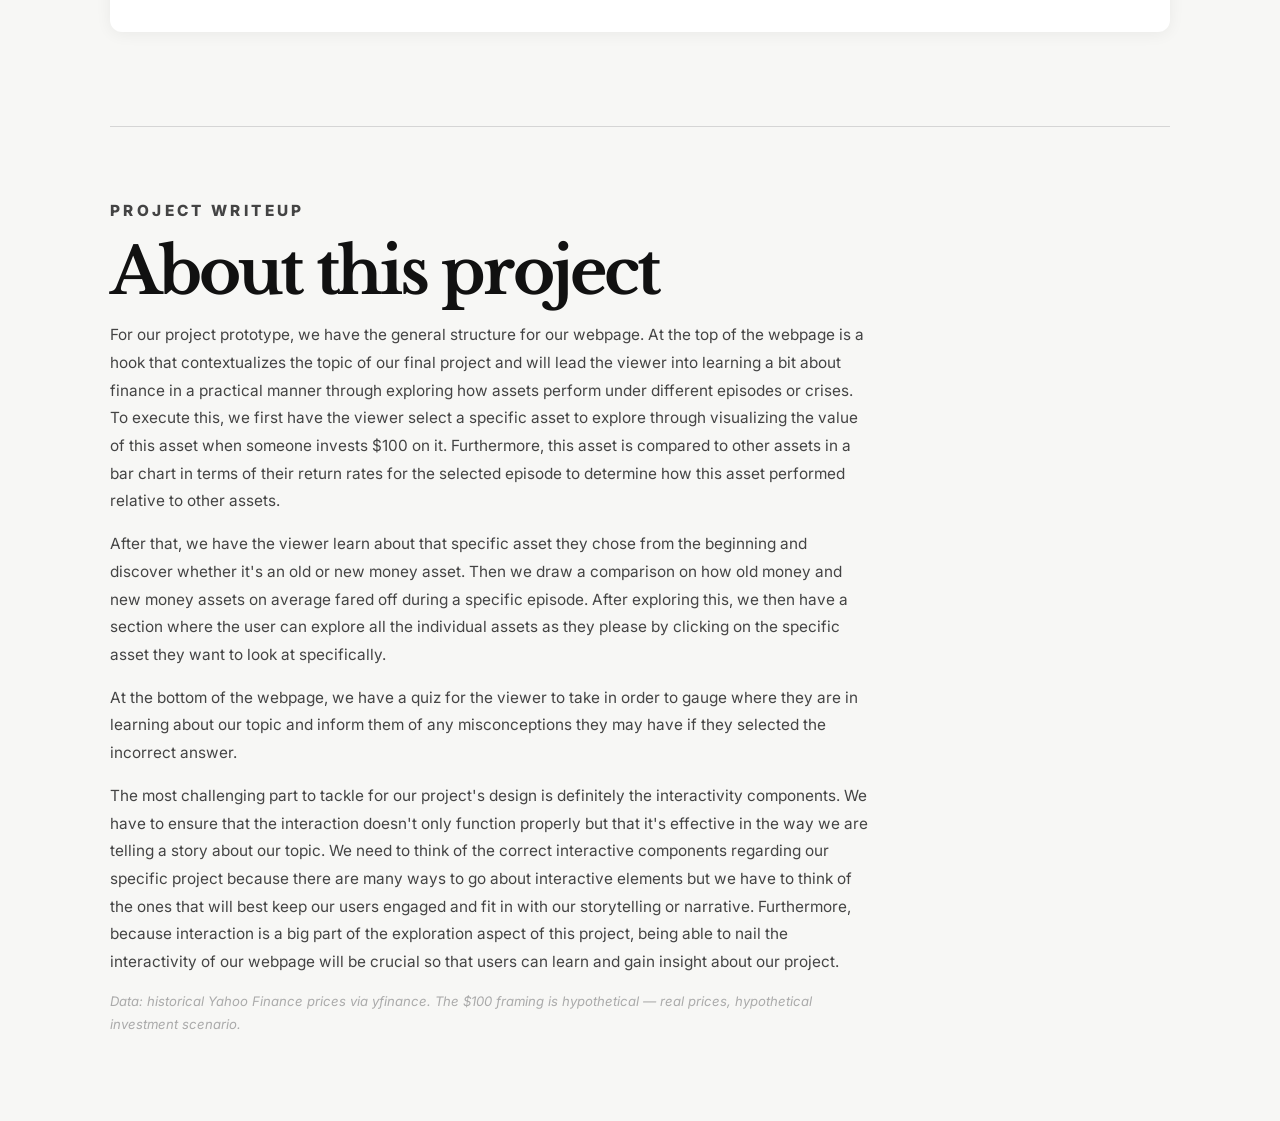
==== commit 2d88672e: "fix long view asset toggles and colors" ====
--- a/index.html
+++ b/index.html
@@ -7,7 +7,7 @@
   <link rel="preconnect" href="https://fonts.googleapis.com" />
   <link rel="preconnect" href="https://fonts.gstatic.com" crossorigin />
   <link href="https://fonts.googleapis.com/css2?family=Inter:wght@400;500;600;700;800&family=Libre+Baskerville:wght@400;700&display=swap" rel="stylesheet" />
-  <link rel="stylesheet" href="style.css?v=6">
+  <link rel="stylesheet" href="style.css?v=9">
 </head>
 <body>
   <main>
@@ -189,7 +189,7 @@
     <section id="glossary" class="deep-section">
       <p class="eyebrow">Know your assets</p>
       <h2>Market sheet: every asset in the stress test</h2>
-      <p class="section-copy">Use this like a market cheat sheet. Each row shows the asset, what $100 became, and why it matters. Click any row to open the full notes by crisis.</p>
+      <p class="section-copy">Use this like a market cheat sheet. Each row shows the asset, what $100 became, and why it matters. <strong>Click any row to open the full notes by crisis.</strong></p>
       <div class="group-filter">
         <button class="filter-btn active" data-filter="all" type="button">All</button>
         <button class="filter-btn" data-filter="old" type="button">Old Money</button>
@@ -274,6 +274,6 @@
 
   <div id="tooltip" class="tooltip"></div>
   <script src="https://d3js.org/d3.v7.min.js"></script>
-  <script src="main.js?v=6"></script>
+  <script src="main.js?v=9"></script>
 </body>
 </html>
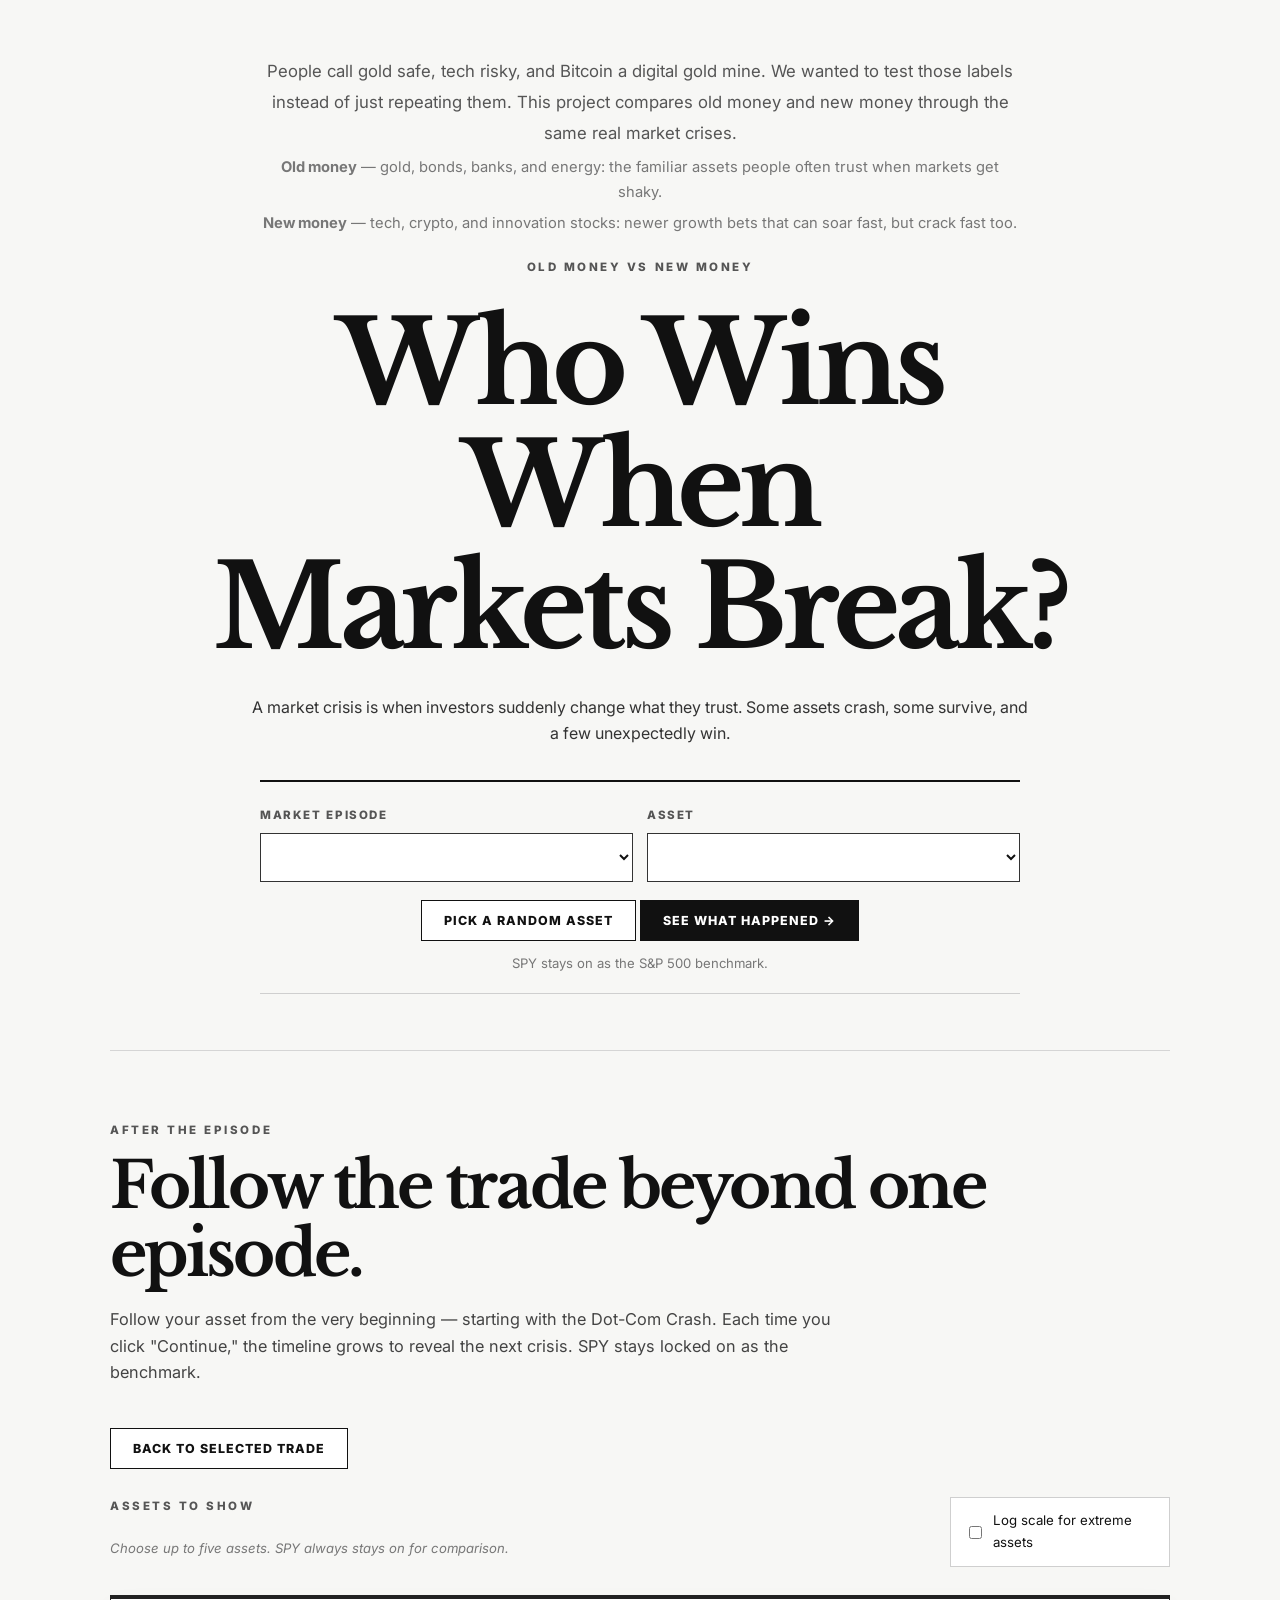
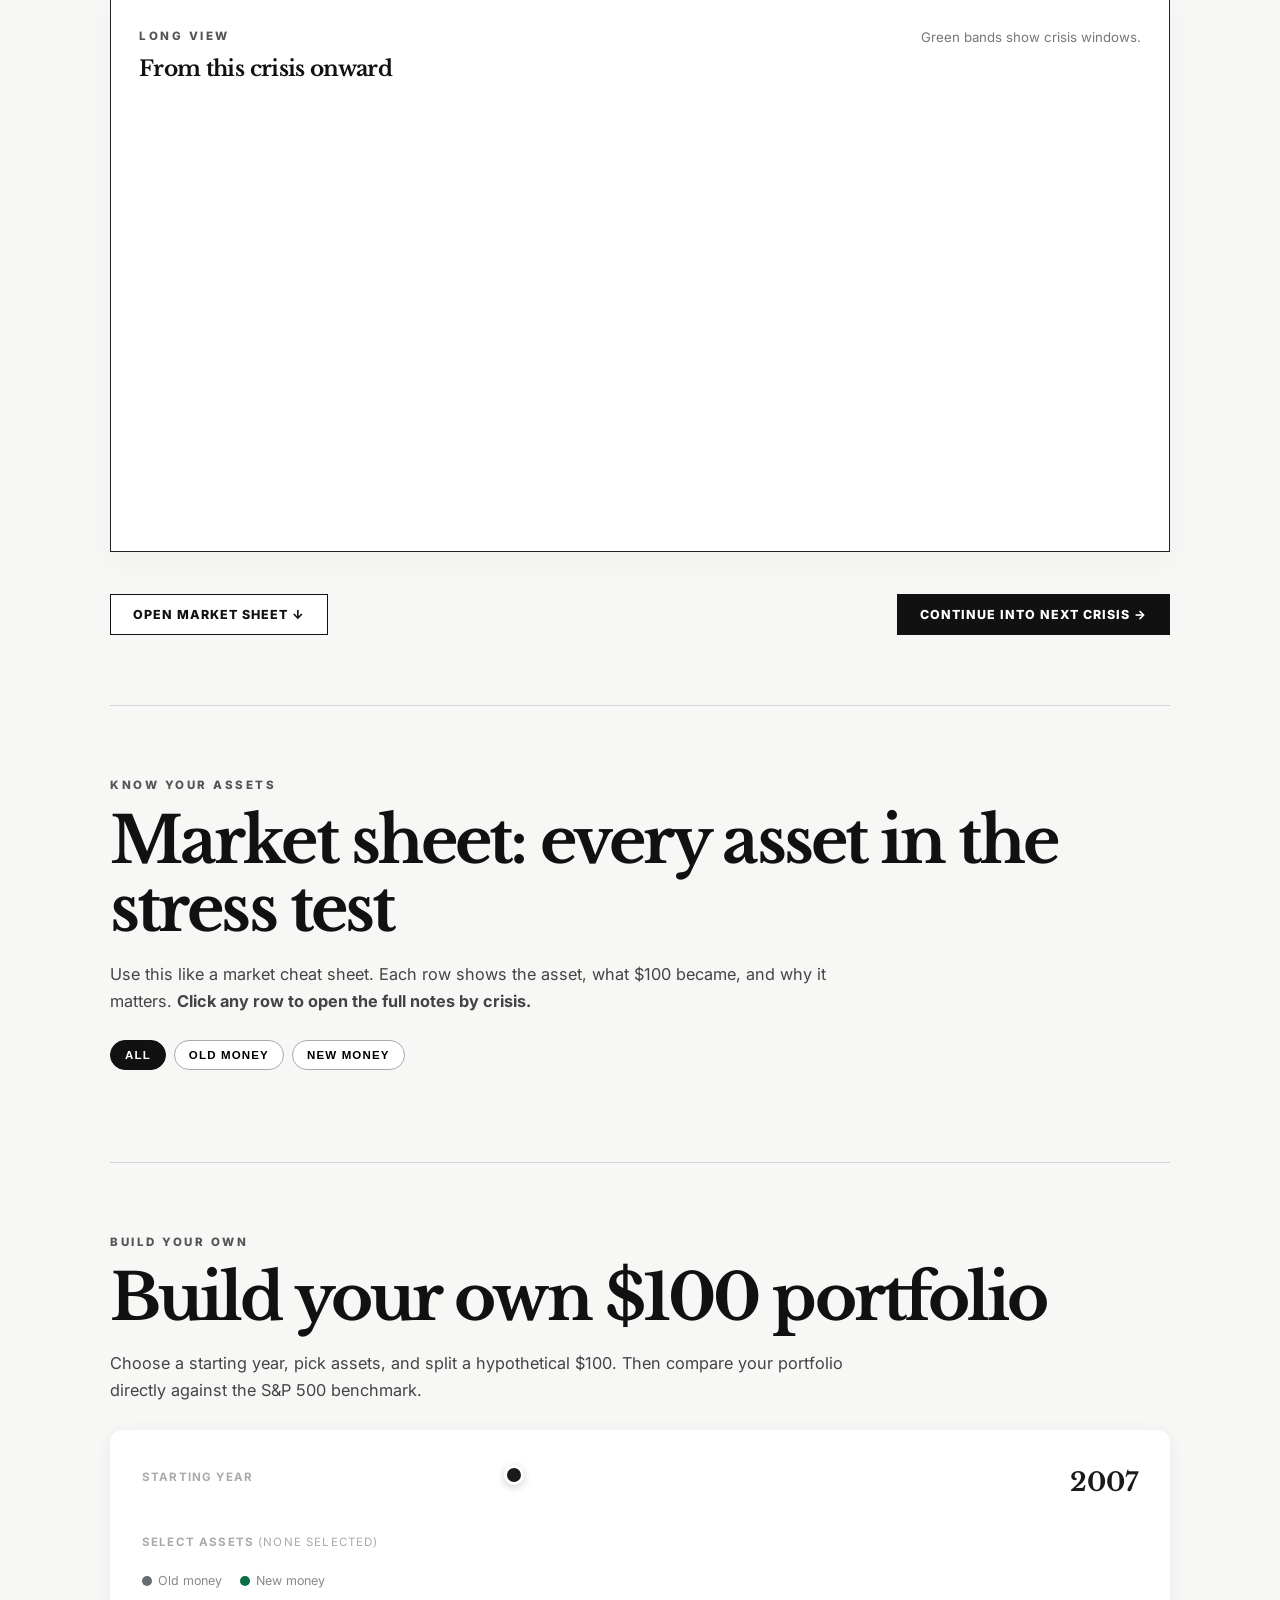
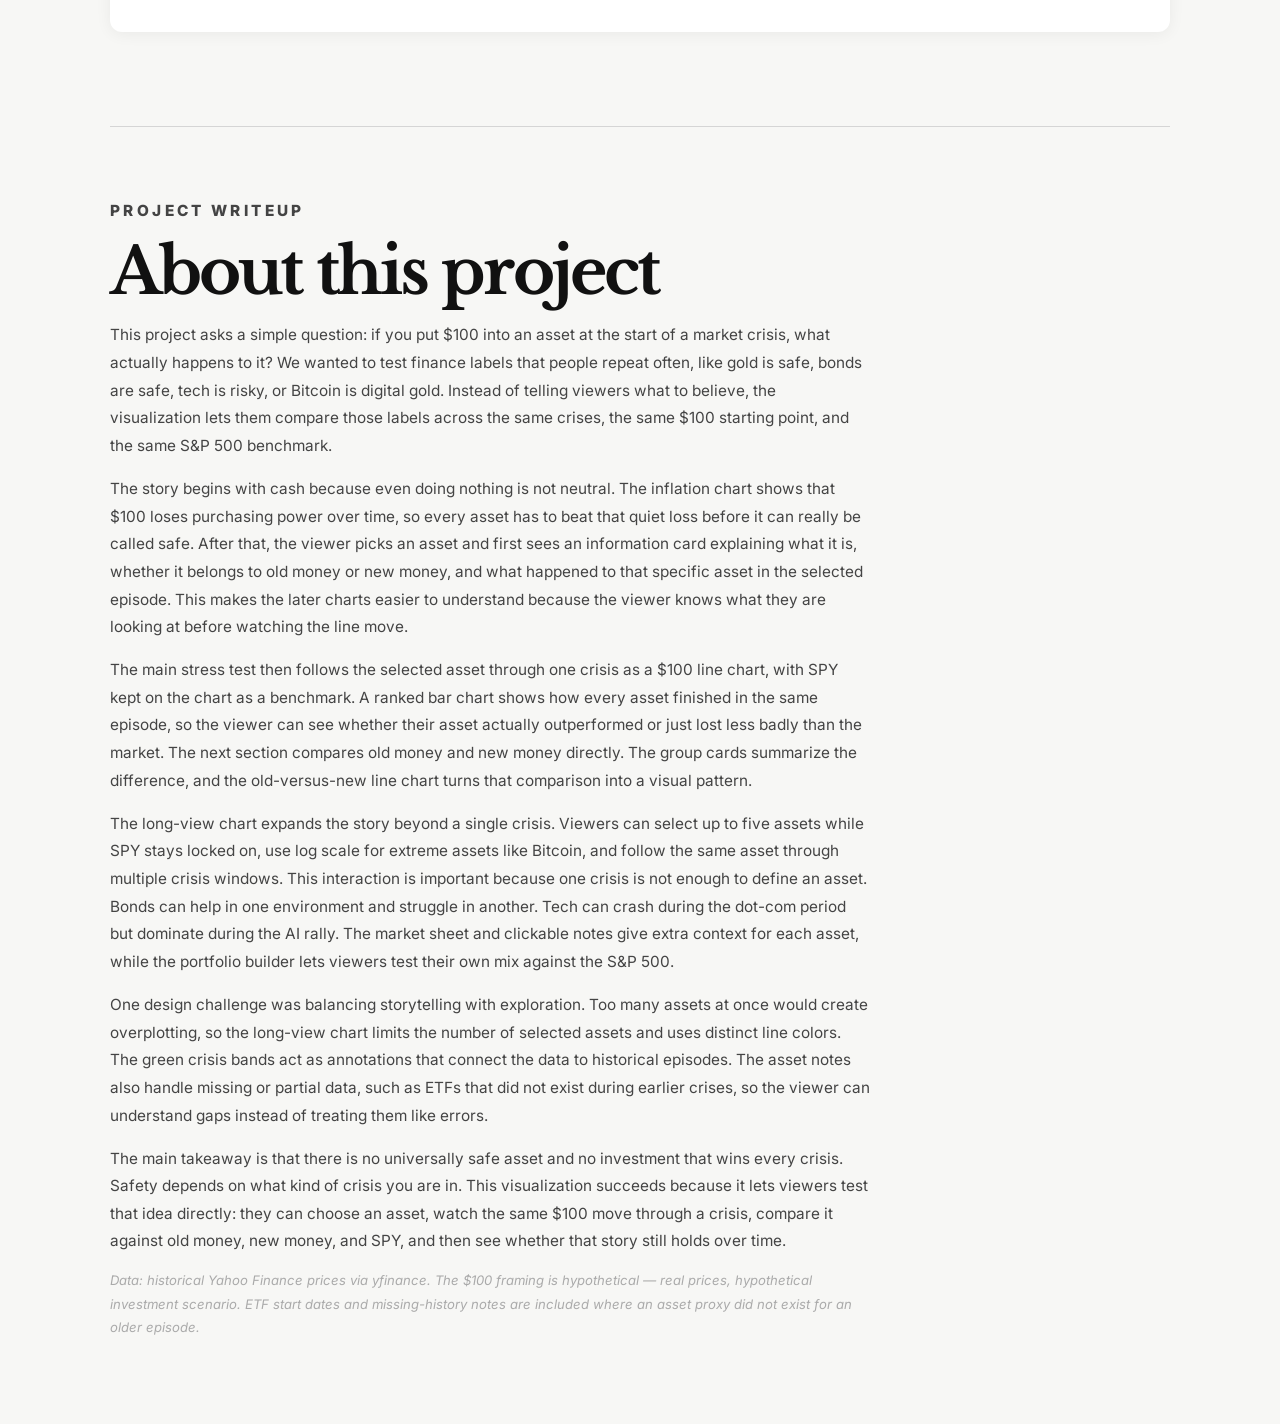
==== commit 56378bf8: "update final project writeup" ====
--- a/index.html
+++ b/index.html
@@ -7,7 +7,7 @@
   <link rel="preconnect" href="https://fonts.googleapis.com" />
   <link rel="preconnect" href="https://fonts.gstatic.com" crossorigin />
   <link href="https://fonts.googleapis.com/css2?family=Inter:wght@400;500;600;700;800&family=Libre+Baskerville:wght@400;700&display=swap" rel="stylesheet" />
-  <link rel="stylesheet" href="style.css?v=9">
+  <link rel="stylesheet" href="style.css?v=10">
 </head>
 <body>
   <main>
@@ -256,11 +256,13 @@
     <section id="writeup" class="deep-section writeup-section">
       <p class="eyebrow">Project writeup</p>
       <h2>About this project</h2>
-      <p>For our project prototype, we have the general structure for our webpage. At the top of the webpage is a hook that contextualizes the topic of our final project and will lead the viewer into learning a bit about finance in a practical manner through exploring how assets perform under different episodes or crises. To execute this, we first have the viewer select a specific asset to explore through visualizing the value of this asset when someone invests $100 on it. Furthermore, this asset is compared to other assets in a bar chart in terms of their return rates for the selected episode to determine how this asset performed relative to other assets.</p>
-      <p>After that, we have the viewer learn about that specific asset they chose from the beginning and discover whether it's an old or new money asset. Then we draw a comparison on how old money and new money assets on average fared off during a specific episode. After exploring this, we then have a section where the user can explore all the individual assets as they please by clicking on the specific asset they want to look at specifically.</p>
-      <p>At the bottom of the webpage, we have a quiz for the viewer to take in order to gauge where they are in learning about our topic and inform them of any misconceptions they may have if they selected the incorrect answer.</p>
-      <p>The most challenging part to tackle for our project's design is definitely the interactivity components. We have to ensure that the interaction doesn't only function properly but that it's effective in the way we are telling a story about our topic. We need to think of the correct interactive components regarding our specific project because there are many ways to go about interactive elements but we have to think of the ones that will best keep our users engaged and fit in with our storytelling or narrative. Furthermore, because interaction is a big part of the exploration aspect of this project, being able to nail the interactivity of our webpage will be crucial so that users can learn and gain insight about our project.</p>
-      <p class="data-note">Data: historical Yahoo Finance prices via yfinance. The $100 framing is hypothetical — real prices, hypothetical investment scenario.</p>
+      <p>This project asks a simple question: if you put $100 into an asset at the start of a market crisis, what actually happens to it? We wanted to test finance labels that people repeat often, like gold is safe, bonds are safe, tech is risky, or Bitcoin is digital gold. Instead of telling viewers what to believe, the visualization lets them compare those labels across the same crises, the same $100 starting point, and the same S&amp;P 500 benchmark.</p>
+      <p>The story begins with cash because even doing nothing is not neutral. The inflation chart shows that $100 loses purchasing power over time, so every asset has to beat that quiet loss before it can really be called safe. After that, the viewer picks an asset and first sees an information card explaining what it is, whether it belongs to old money or new money, and what happened to that specific asset in the selected episode. This makes the later charts easier to understand because the viewer knows what they are looking at before watching the line move.</p>
+      <p>The main stress test then follows the selected asset through one crisis as a $100 line chart, with SPY kept on the chart as a benchmark. A ranked bar chart shows how every asset finished in the same episode, so the viewer can see whether their asset actually outperformed or just lost less badly than the market. The next section compares old money and new money directly. The group cards summarize the difference, and the old-versus-new line chart turns that comparison into a visual pattern.</p>
+      <p>The long-view chart expands the story beyond a single crisis. Viewers can select up to five assets while SPY stays locked on, use log scale for extreme assets like Bitcoin, and follow the same asset through multiple crisis windows. This interaction is important because one crisis is not enough to define an asset. Bonds can help in one environment and struggle in another. Tech can crash during the dot-com period but dominate during the AI rally. The market sheet and clickable notes give extra context for each asset, while the portfolio builder lets viewers test their own mix against the S&amp;P 500.</p>
+      <p>One design challenge was balancing storytelling with exploration. Too many assets at once would create overplotting, so the long-view chart limits the number of selected assets and uses distinct line colors. The green crisis bands act as annotations that connect the data to historical episodes. The asset notes also handle missing or partial data, such as ETFs that did not exist during earlier crises, so the viewer can understand gaps instead of treating them like errors.</p>
+      <p>The main takeaway is that there is no universally safe asset and no investment that wins every crisis. Safety depends on what kind of crisis you are in. This visualization succeeds because it lets viewers test that idea directly: they can choose an asset, watch the same $100 move through a crisis, compare it against old money, new money, and SPY, and then see whether that story still holds over time.</p>
+      <p class="data-note">Data: historical Yahoo Finance prices via yfinance. The $100 framing is hypothetical — real prices, hypothetical investment scenario. ETF start dates and missing-history notes are included where an asset proxy did not exist for an older episode.</p>
     </section>
   </main>
 
@@ -274,6 +276,6 @@
 
   <div id="tooltip" class="tooltip"></div>
   <script src="https://d3js.org/d3.v7.min.js"></script>
-  <script src="main.js?v=9"></script>
+  <script src="main.js?v=10"></script>
 </body>
 </html>
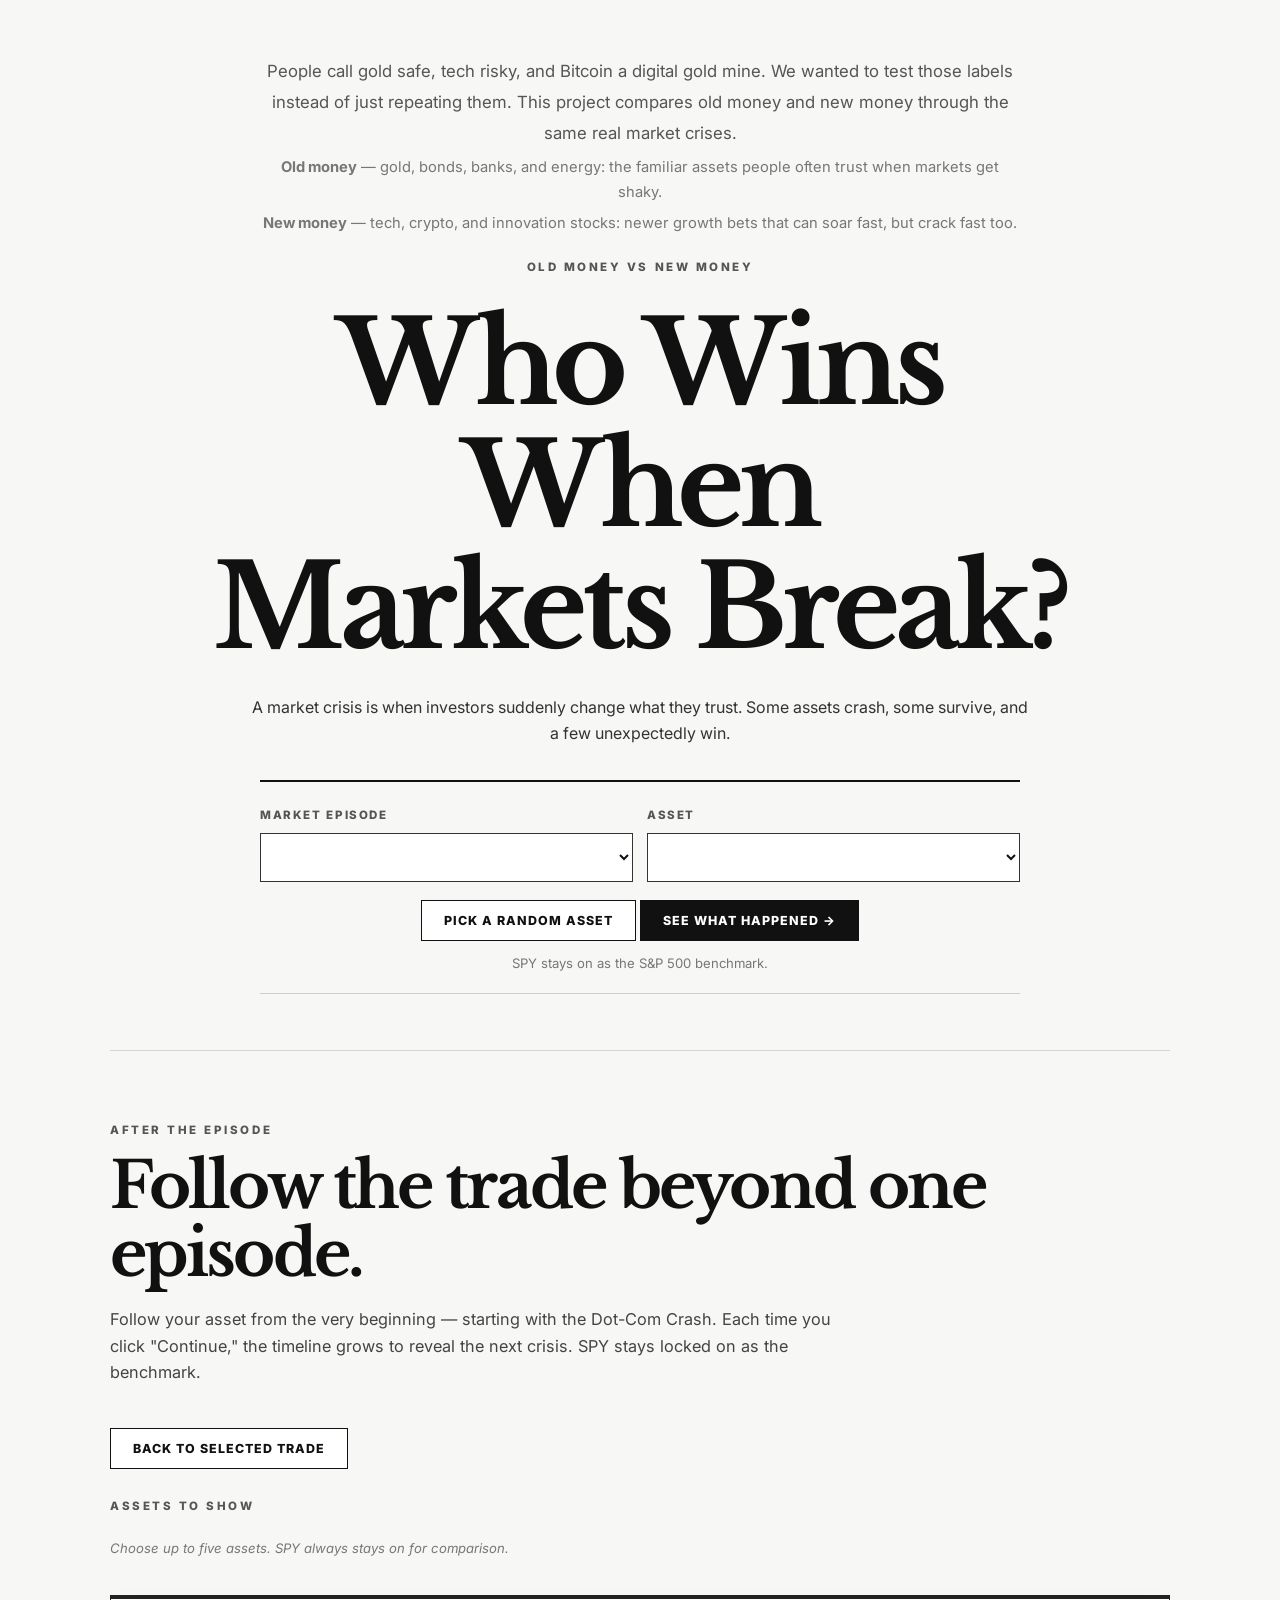
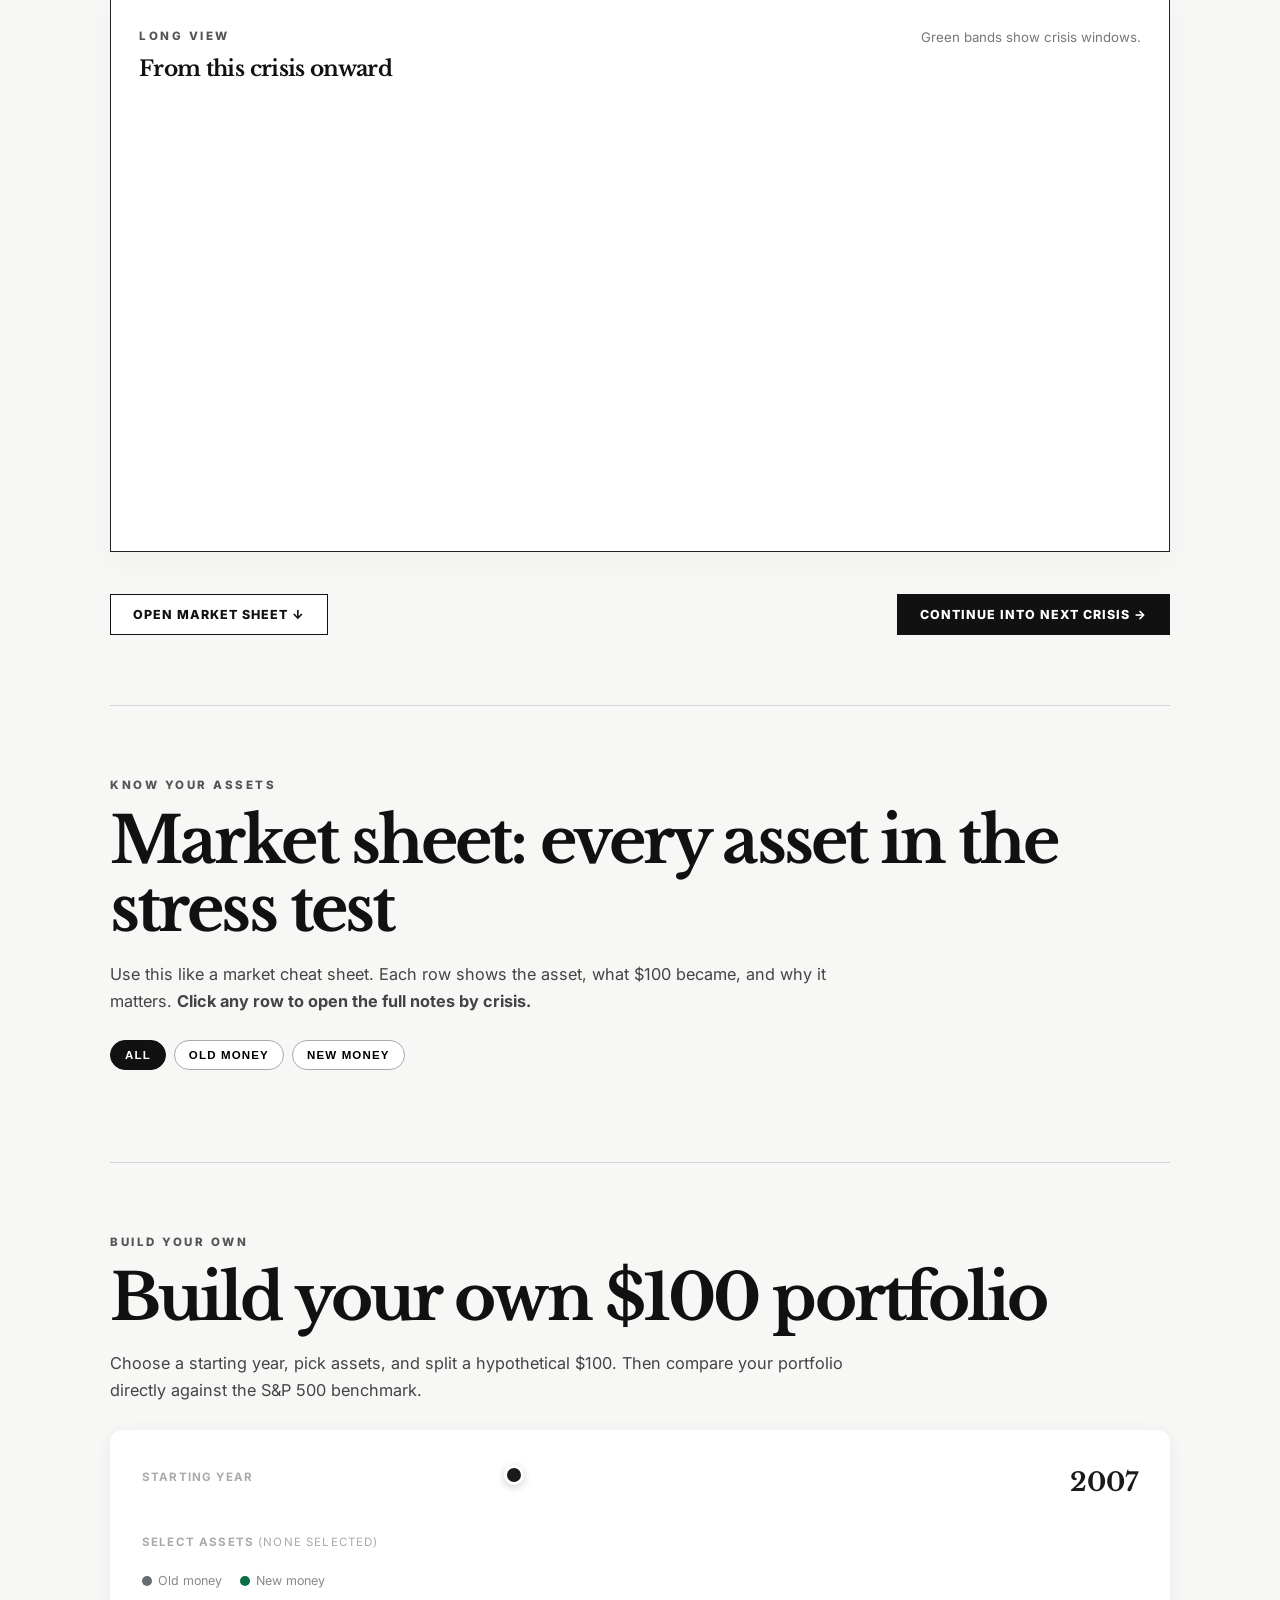
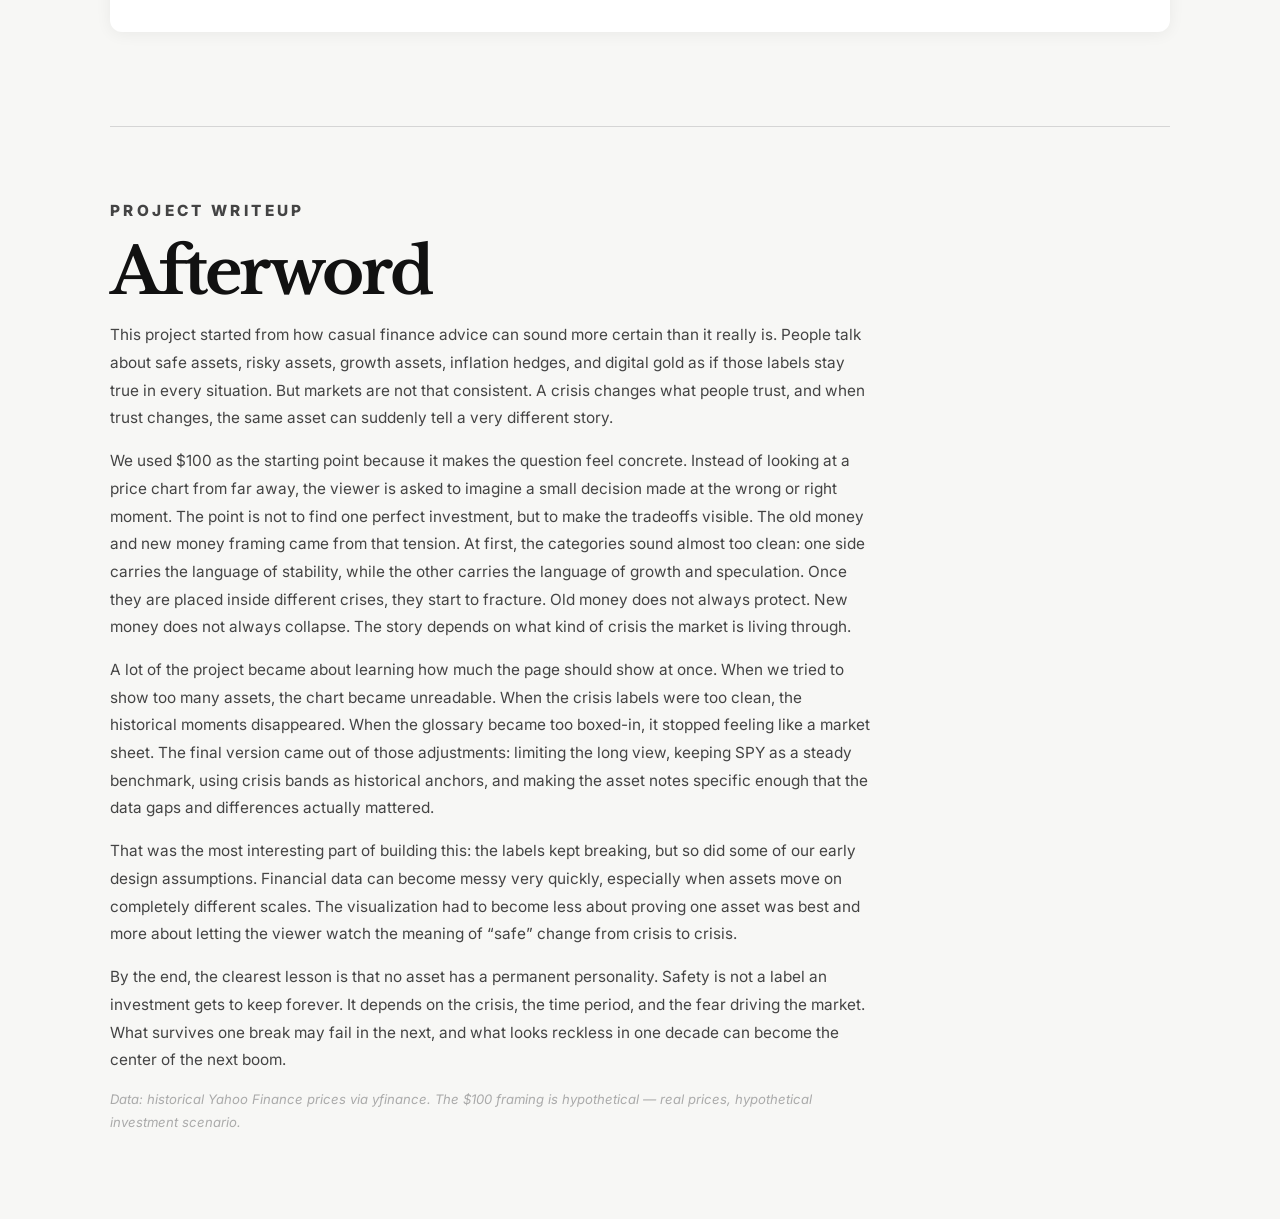
==== commit 7cd09356: "finalize writeup and remove log scale toggle" ====
--- a/index.html
+++ b/index.html
@@ -7,7 +7,7 @@
   <link rel="preconnect" href="https://fonts.googleapis.com" />
   <link rel="preconnect" href="https://fonts.gstatic.com" crossorigin />
   <link href="https://fonts.googleapis.com/css2?family=Inter:wght@400;500;600;700;800&family=Libre+Baskerville:wght@400;700&display=swap" rel="stylesheet" />
-  <link rel="stylesheet" href="style.css?v=10">
+  <link rel="stylesheet" href="style.css?v=11">
 </head>
 <body>
   <main>
@@ -161,9 +161,6 @@
           <div id="asset-checkboxes" class="checkbox-ledger"></div>
           <p id="long-selection-note" class="micro-note">Choose up to five assets. SPY always stays on for comparison.</p>
         </div>
-        <label class="scale-toggle">
-          <input type="checkbox" id="log-scale-toggle" /> Log scale for extreme assets
-        </label>
       </div>
 
       <div class="chart-container large">
@@ -255,14 +252,13 @@
     <!-- WRITEUP -->
     <section id="writeup" class="deep-section writeup-section">
       <p class="eyebrow">Project writeup</p>
-      <h2>About this project</h2>
-      <p>This project asks a simple question: if you put $100 into an asset at the start of a market crisis, what actually happens to it? We wanted to test finance labels that people repeat often, like gold is safe, bonds are safe, tech is risky, or Bitcoin is digital gold. Instead of telling viewers what to believe, the visualization lets them compare those labels across the same crises, the same $100 starting point, and the same S&amp;P 500 benchmark.</p>
-      <p>The story begins with cash because even doing nothing is not neutral. The inflation chart shows that $100 loses purchasing power over time, so every asset has to beat that quiet loss before it can really be called safe. After that, the viewer picks an asset and first sees an information card explaining what it is, whether it belongs to old money or new money, and what happened to that specific asset in the selected episode. This makes the later charts easier to understand because the viewer knows what they are looking at before watching the line move.</p>
-      <p>The main stress test then follows the selected asset through one crisis as a $100 line chart, with SPY kept on the chart as a benchmark. A ranked bar chart shows how every asset finished in the same episode, so the viewer can see whether their asset actually outperformed or just lost less badly than the market. The next section compares old money and new money directly. The group cards summarize the difference, and the old-versus-new line chart turns that comparison into a visual pattern.</p>
-      <p>The long-view chart expands the story beyond a single crisis. Viewers can select up to five assets while SPY stays locked on, use log scale for extreme assets like Bitcoin, and follow the same asset through multiple crisis windows. This interaction is important because one crisis is not enough to define an asset. Bonds can help in one environment and struggle in another. Tech can crash during the dot-com period but dominate during the AI rally. The market sheet and clickable notes give extra context for each asset, while the portfolio builder lets viewers test their own mix against the S&amp;P 500.</p>
-      <p>One design challenge was balancing storytelling with exploration. Too many assets at once would create overplotting, so the long-view chart limits the number of selected assets and uses distinct line colors. The green crisis bands act as annotations that connect the data to historical episodes. The asset notes also handle missing or partial data, such as ETFs that did not exist during earlier crises, so the viewer can understand gaps instead of treating them like errors.</p>
-      <p>The main takeaway is that there is no universally safe asset and no investment that wins every crisis. Safety depends on what kind of crisis you are in. This visualization succeeds because it lets viewers test that idea directly: they can choose an asset, watch the same $100 move through a crisis, compare it against old money, new money, and SPY, and then see whether that story still holds over time.</p>
-      <p class="data-note">Data: historical Yahoo Finance prices via yfinance. The $100 framing is hypothetical — real prices, hypothetical investment scenario. ETF start dates and missing-history notes are included where an asset proxy did not exist for an older episode.</p>
+      <h2>Afterword</h2>
+      <p>This project started from how casual finance advice can sound more certain than it really is. People talk about safe assets, risky assets, growth assets, inflation hedges, and digital gold as if those labels stay true in every situation. But markets are not that consistent. A crisis changes what people trust, and when trust changes, the same asset can suddenly tell a very different story.</p>
+      <p>We used $100 as the starting point because it makes the question feel concrete. Instead of looking at a price chart from far away, the viewer is asked to imagine a small decision made at the wrong or right moment. The point is not to find one perfect investment, but to make the tradeoffs visible. The old money and new money framing came from that tension. At first, the categories sound almost too clean: one side carries the language of stability, while the other carries the language of growth and speculation. Once they are placed inside different crises, they start to fracture. Old money does not always protect. New money does not always collapse. The story depends on what kind of crisis the market is living through.</p>
+      <p>A lot of the project became about learning how much the page should show at once. When we tried to show too many assets, the chart became unreadable. When the crisis labels were too clean, the historical moments disappeared. When the glossary became too boxed-in, it stopped feeling like a market sheet. The final version came out of those adjustments: limiting the long view, keeping SPY as a steady benchmark, using crisis bands as historical anchors, and making the asset notes specific enough that the data gaps and differences actually mattered.</p>
+      <p>That was the most interesting part of building this: the labels kept breaking, but so did some of our early design assumptions. Financial data can become messy very quickly, especially when assets move on completely different scales. The visualization had to become less about proving one asset was best and more about letting the viewer watch the meaning of “safe” change from crisis to crisis.</p>
+      <p>By the end, the clearest lesson is that no asset has a permanent personality. Safety is not a label an investment gets to keep forever. It depends on the crisis, the time period, and the fear driving the market. What survives one break may fail in the next, and what looks reckless in one decade can become the center of the next boom.</p>
+      <p class="data-note">Data: historical Yahoo Finance prices via yfinance. The $100 framing is hypothetical — real prices, hypothetical investment scenario.</p>
     </section>
   </main>
 
@@ -276,6 +272,6 @@
 
   <div id="tooltip" class="tooltip"></div>
   <script src="https://d3js.org/d3.v7.min.js"></script>
-  <script src="main.js?v=10"></script>
+  <script src="main.js?v=11"></script>
 </body>
 </html>
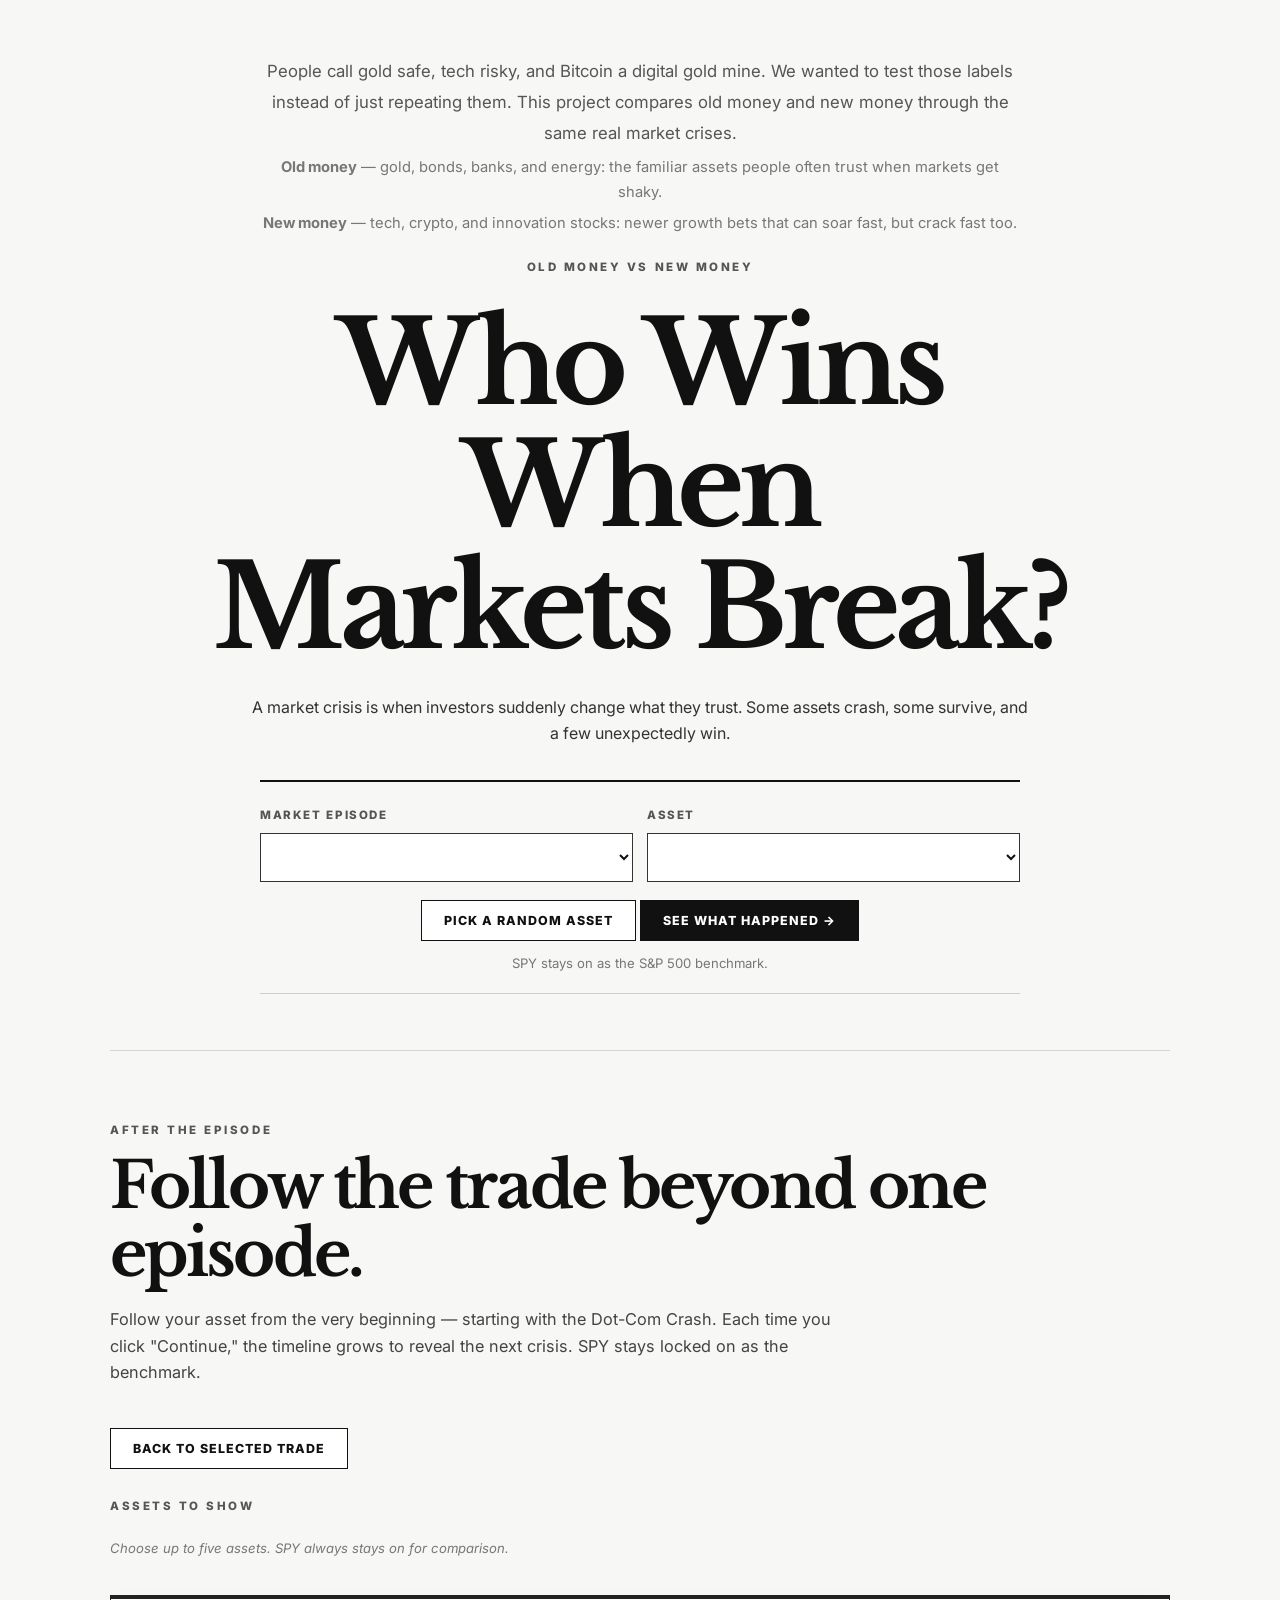
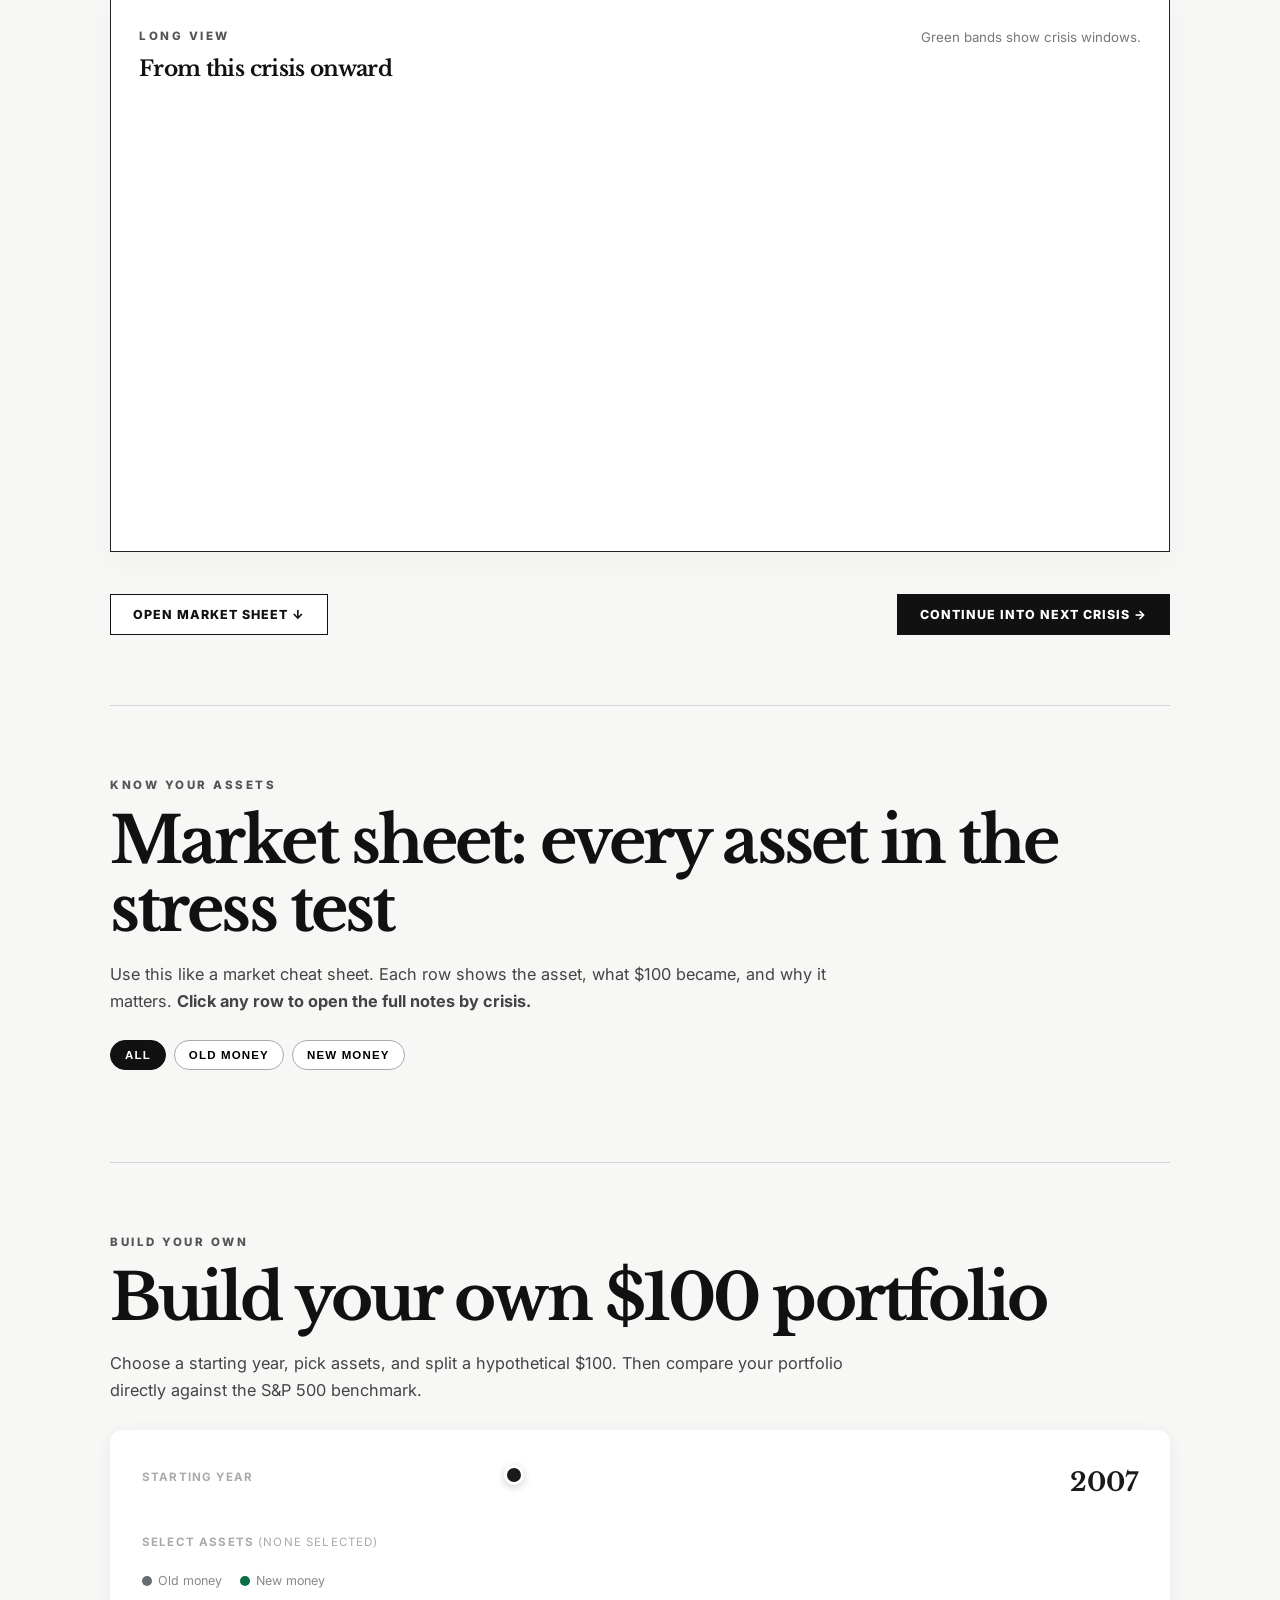
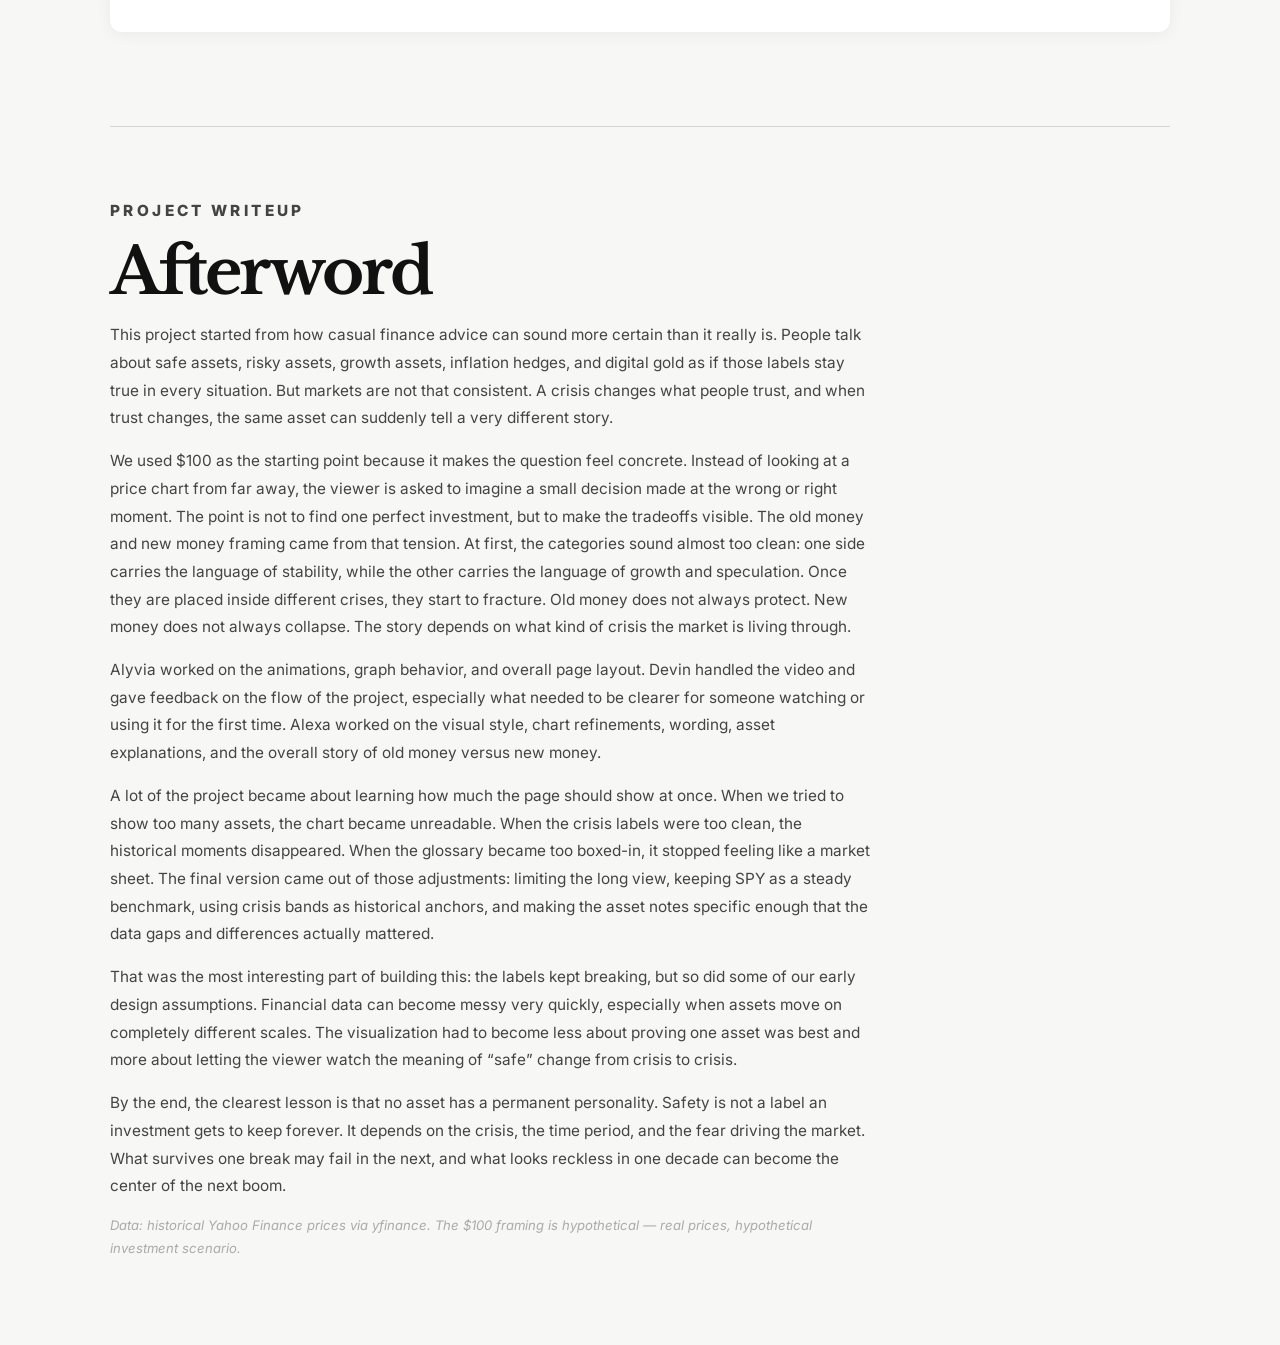
==== commit b6d28f25: "finalize writeup once more" ====
--- a/index.html
+++ b/index.html
@@ -255,6 +255,7 @@
       <h2>Afterword</h2>
       <p>This project started from how casual finance advice can sound more certain than it really is. People talk about safe assets, risky assets, growth assets, inflation hedges, and digital gold as if those labels stay true in every situation. But markets are not that consistent. A crisis changes what people trust, and when trust changes, the same asset can suddenly tell a very different story.</p>
       <p>We used $100 as the starting point because it makes the question feel concrete. Instead of looking at a price chart from far away, the viewer is asked to imagine a small decision made at the wrong or right moment. The point is not to find one perfect investment, but to make the tradeoffs visible. The old money and new money framing came from that tension. At first, the categories sound almost too clean: one side carries the language of stability, while the other carries the language of growth and speculation. Once they are placed inside different crises, they start to fracture. Old money does not always protect. New money does not always collapse. The story depends on what kind of crisis the market is living through.</p>
+      <p>Alyvia worked on the animations, graph behavior, and overall page layout. Devin handled the video and gave feedback on the flow of the project, especially what needed to be clearer for someone watching or using it for the first time. Alexa worked on the visual style, chart refinements, wording, asset explanations, and the overall story of old money versus new money.</p>
       <p>A lot of the project became about learning how much the page should show at once. When we tried to show too many assets, the chart became unreadable. When the crisis labels were too clean, the historical moments disappeared. When the glossary became too boxed-in, it stopped feeling like a market sheet. The final version came out of those adjustments: limiting the long view, keeping SPY as a steady benchmark, using crisis bands as historical anchors, and making the asset notes specific enough that the data gaps and differences actually mattered.</p>
       <p>That was the most interesting part of building this: the labels kept breaking, but so did some of our early design assumptions. Financial data can become messy very quickly, especially when assets move on completely different scales. The visualization had to become less about proving one asset was best and more about letting the viewer watch the meaning of “safe” change from crisis to crisis.</p>
       <p>By the end, the clearest lesson is that no asset has a permanent personality. Safety is not a label an investment gets to keep forever. It depends on the crisis, the time period, and the fear driving the market. What survives one break may fail in the next, and what looks reckless in one decade can become the center of the next boom.</p>
